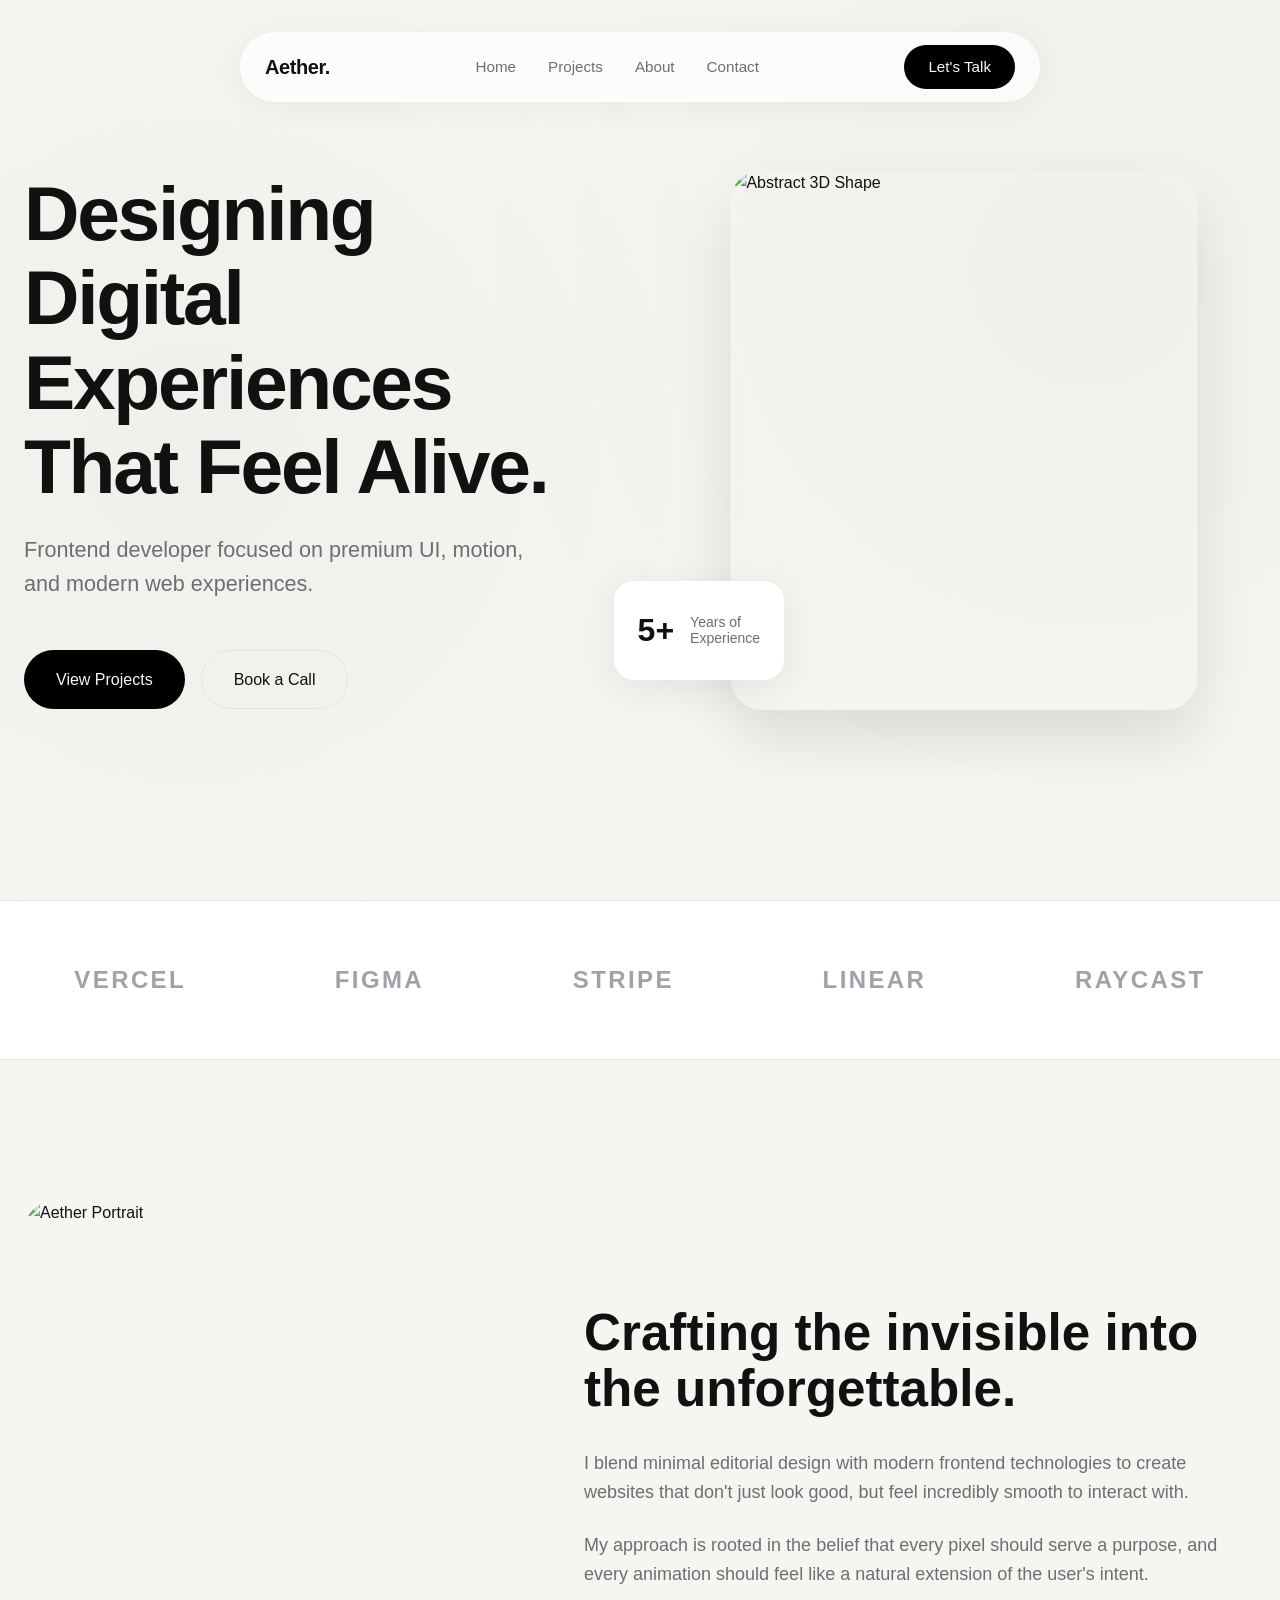
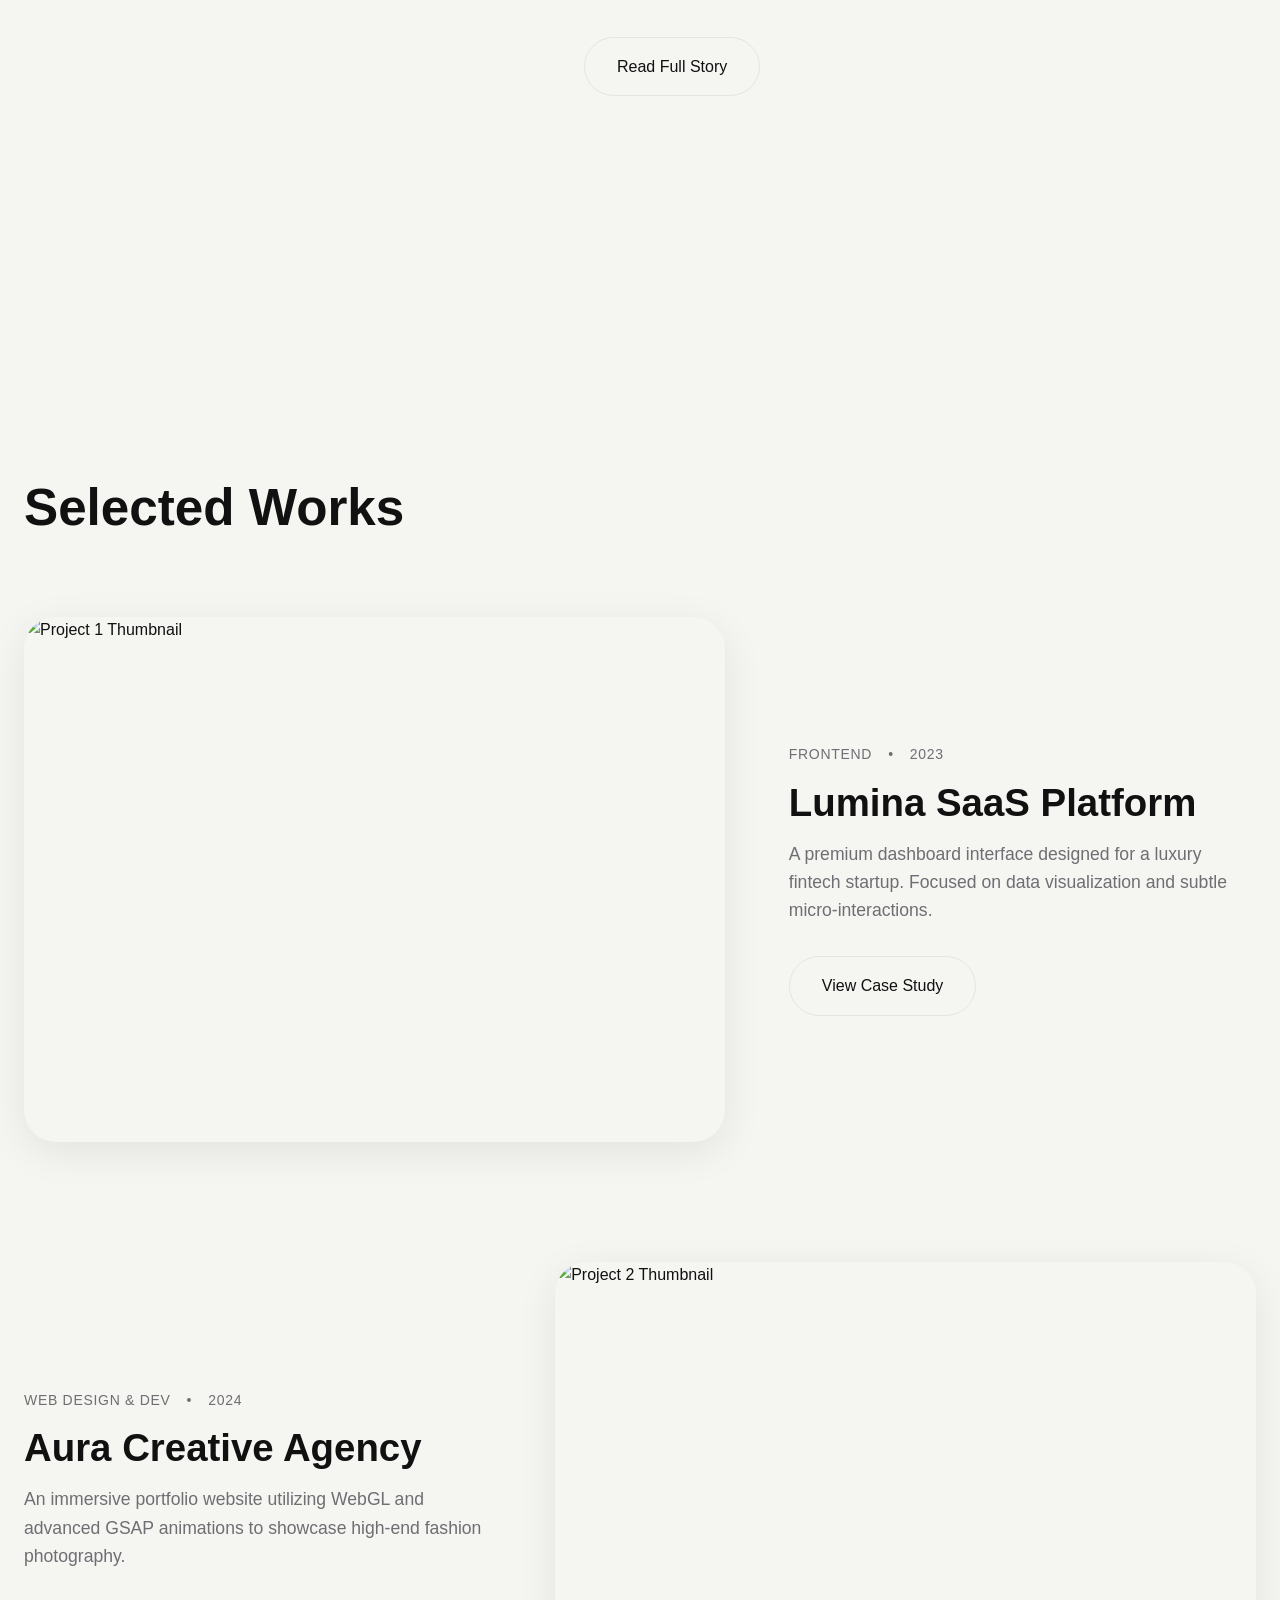
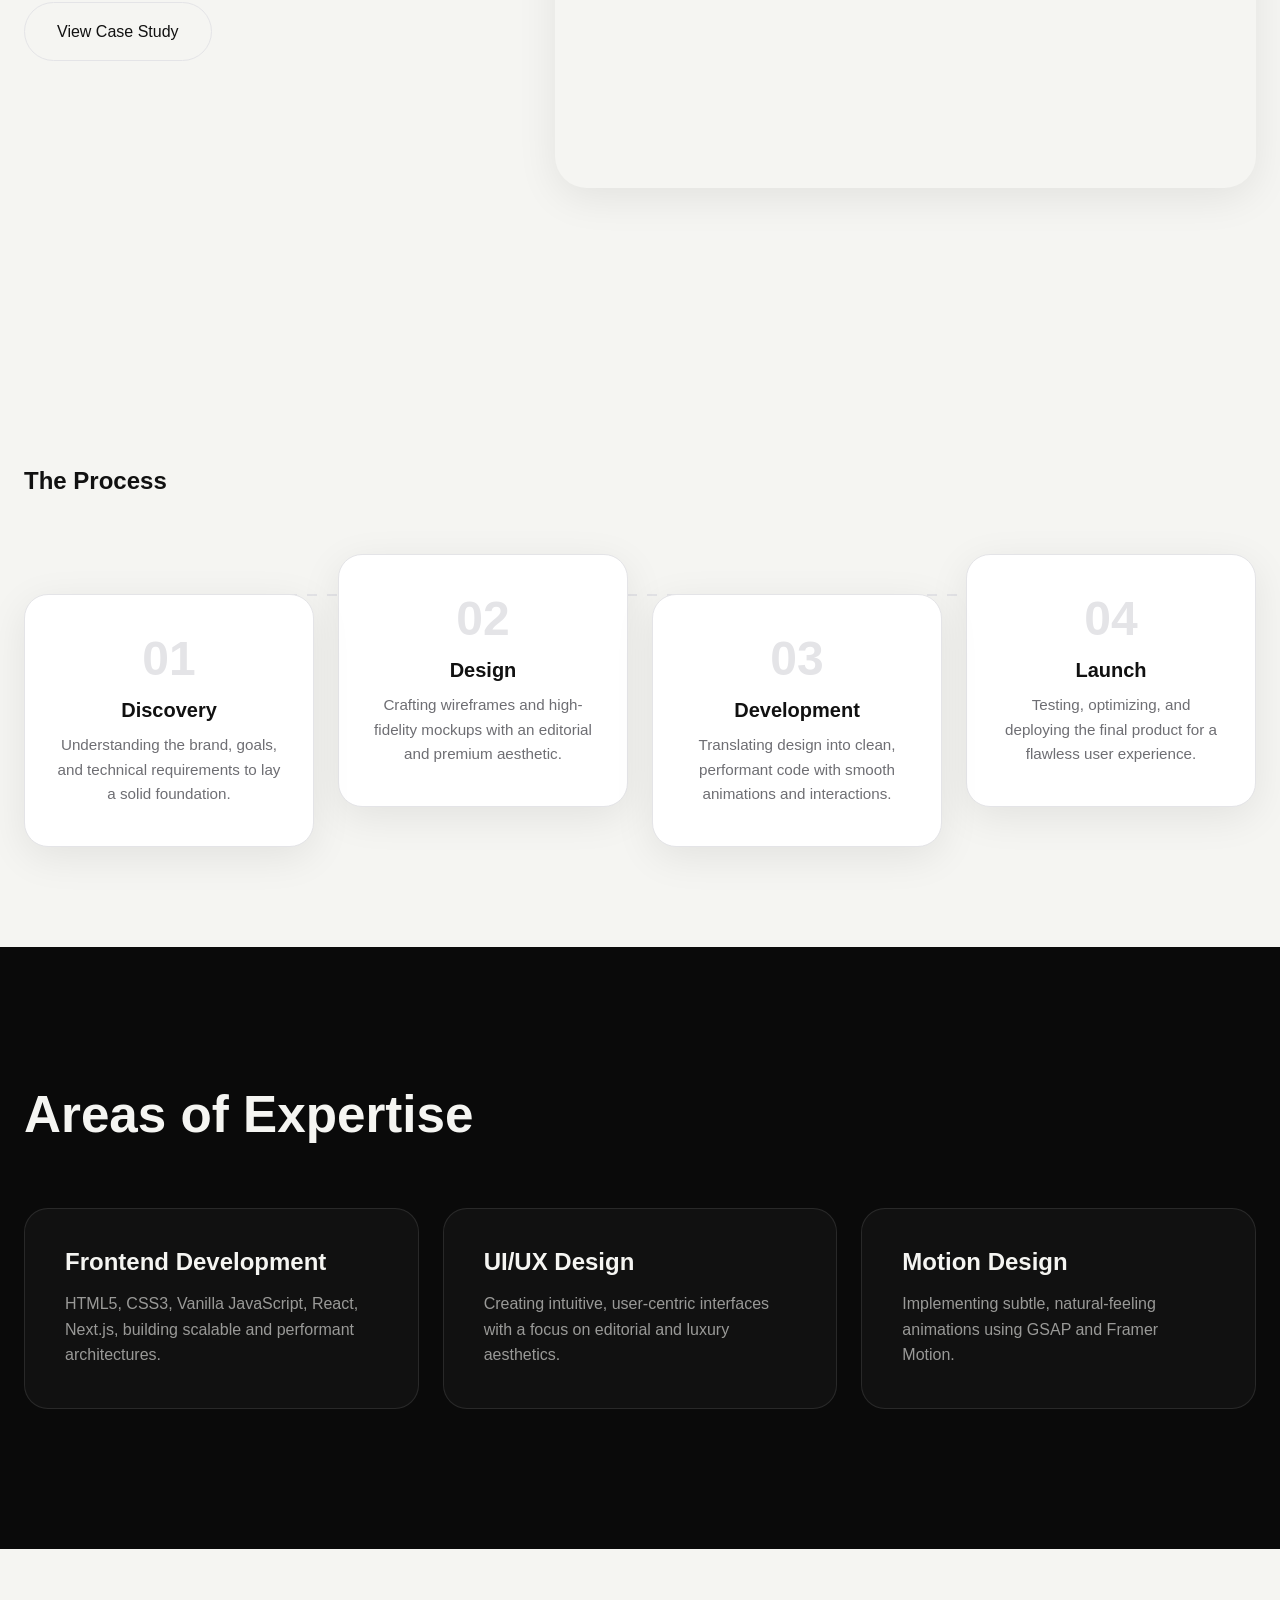
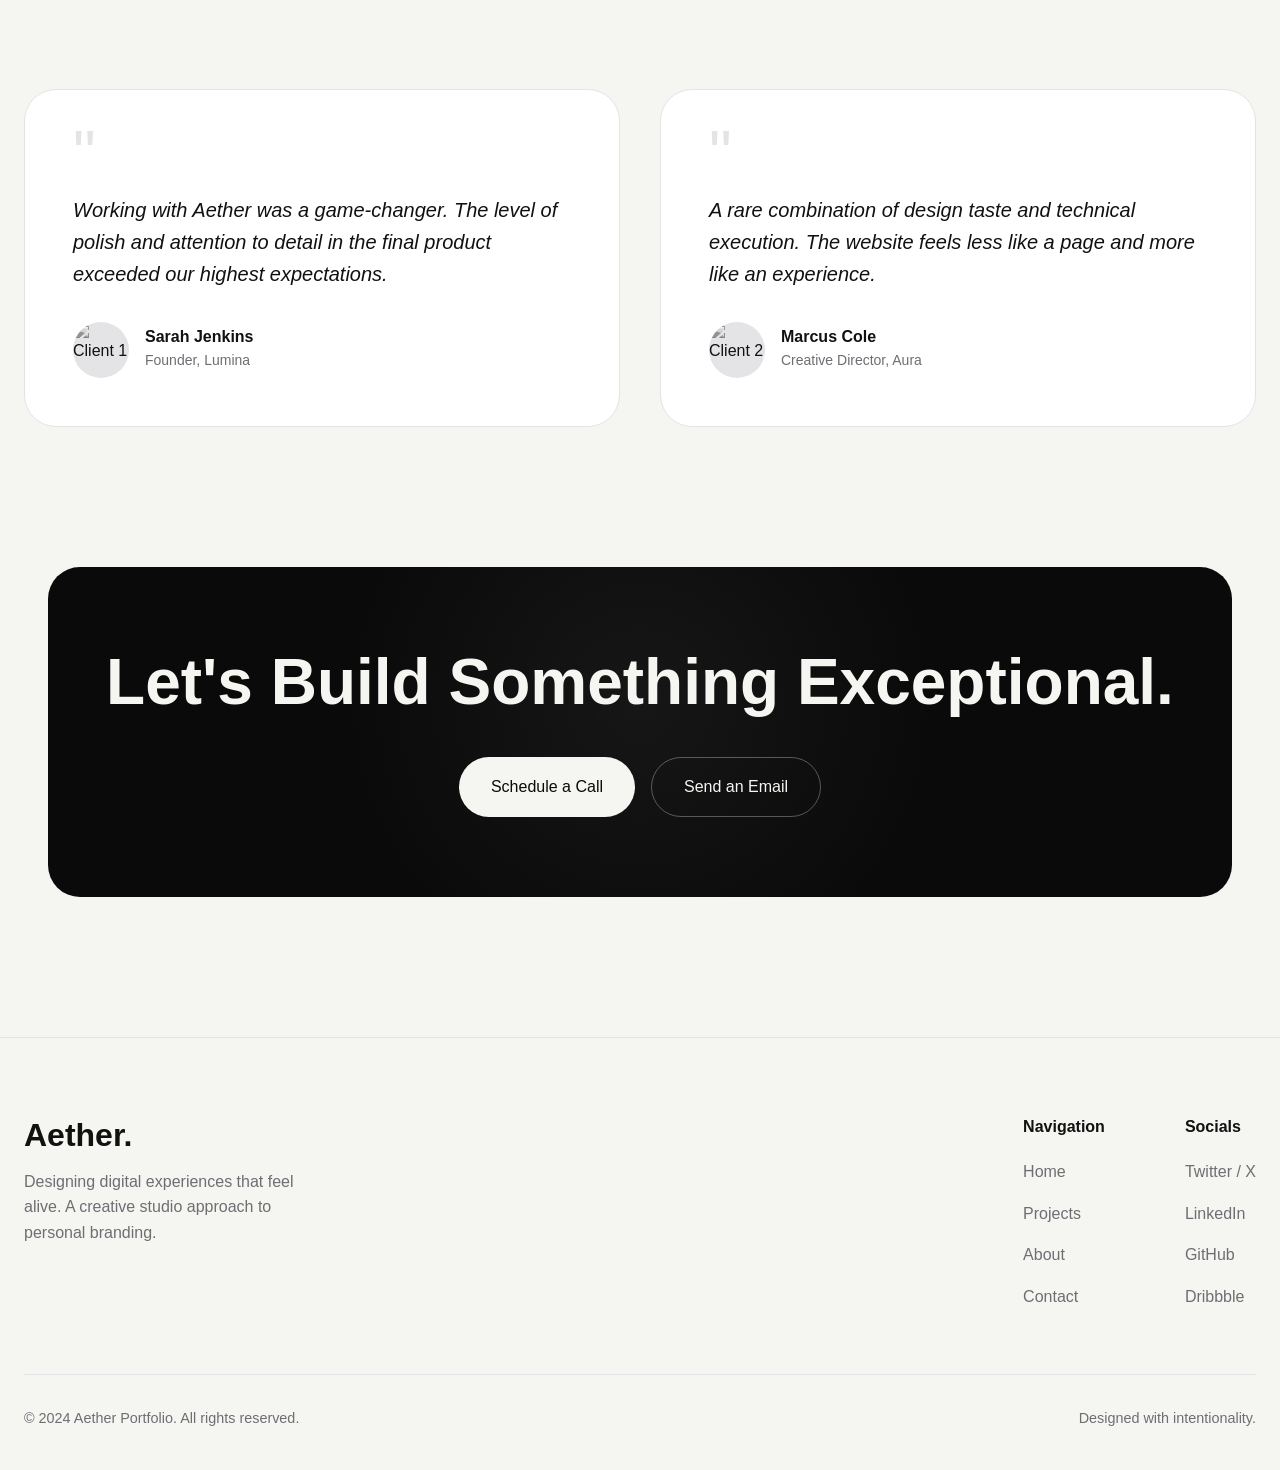
==== index.html @ b71a9d0e "feat: implement Aether Portfolio website based on PRD - Implemented HTML5 structure for Home, About," ====
<!DOCTYPE html>
<html lang="en">
<head>
    <meta charset="UTF-8">
    <meta name="viewport" content="width=device-width, initial-scale=1.0">
    <title>Aether Portfolio — Creative Developer</title>
    <meta name="description" content="Aether Portfolio - Frontend developer focused on premium UI, motion, and modern web experiences.">
    <link rel="stylesheet" href="css/style.css">
    <script src="https://unpkg.com/@studio-freight/lenis@1.0.34/dist/lenis.min.js"></script>
    <script src="https://cdnjs.cloudflare.com/ajax/libs/gsap/3.12.5/gsap.min.js"></script>
    <script src="https://cdnjs.cloudflare.com/ajax/libs/gsap/3.12.5/ScrollTrigger.min.js"></script>
</head>
<body>

    <!-- Navbar -->
    <nav class="navbar">
        <div class="nav-container">
            <a href="index.html" class="nav-logo">Aether.</a>
            <ul class="nav-links">
                <li><a href="index.html">Home</a></li>
                <li><a href="project.html">Projects</a></li>
                <li><a href="about.html">About</a></li>
                <li><a href="contact.html">Contact</a></li>
            </ul>
            <a href="contact.html" class="btn btn-primary nav-cta">Let's Talk</a>
            <div class="menu-toggle">
                <span></span>
                <span></span>
                <span></span>
            </div>
        </div>
    </nav>

    <main>
        <!-- Section 2: Hero -->
        <section class="hero">
            <div class="hero-bg"></div>
            <div class="container hero-grid">
                <div class="hero-content">
                    <h1>Designing Digital Experiences That Feel Alive.</h1>
                    <p>Frontend developer focused on premium UI, motion, and modern web experiences.</p>
                    <div class="hero-cta">
                        <a href="#projects" class="btn btn-primary">View Projects</a>
                        <a href="contact.html" class="btn btn-outline">Book a Call</a>
                    </div>
                </div>
                <div class="hero-visual">
                    <div class="hero-image-wrapper">
                        <img src="https://images.unsplash.com/photo-1618005182384-a83a8bd57fbe?q=80&w=2564&auto=format&fit=crop" alt="Abstract 3D Shape">
                    </div>
                    <div class="hero-stat-card">
                        <div class="stat-number">5+</div>
                        <div class="stat-text">Years of<br>Experience</div>
                    </div>
                </div>
            </div>
        </section>

        <!-- Section 3: Trusted By -->
        <section class="brands">
            <div class="marquee-container">
                <div class="marquee-content">
                    <span class="brand-logo">Vercel</span>
                    <span class="brand-logo">Figma</span>
                    <span class="brand-logo">Stripe</span>
                    <span class="brand-logo">Linear</span>
                    <span class="brand-logo">Raycast</span>
                </div>
                <div class="marquee-content">
                    <span class="brand-logo">Vercel</span>
                    <span class="brand-logo">Figma</span>
                    <span class="brand-logo">Stripe</span>
                    <span class="brand-logo">Linear</span>
                    <span class="brand-logo">Raycast</span>
                </div>
            </div>
        </section>

        <!-- Section 4: About -->
        <section class="about" id="about">
            <div class="container about-grid">
                <div class="about-image">
                    <img src="https://images.unsplash.com/photo-1507003211169-0a1dd7228f2d?q=80&w=1287&auto=format&fit=crop" alt="Aether Portrait">
                </div>
                <div class="about-content">
                    <h2>Crafting the invisible into the unforgettable.</h2>
                    <p>I blend minimal editorial design with modern frontend technologies to create websites that don't just look good, but feel incredibly smooth to interact with.</p>
                    <p>My approach is rooted in the belief that every pixel should serve a purpose, and every animation should feel like a natural extension of the user's intent.</p>
                    <a href="about.html" class="btn btn-outline" style="margin-top: 24px;">Read Full Story</a>
                </div>
            </div>
        </section>

        <!-- Section 5: Featured Projects -->
        <section class="projects" id="projects">
            <div class="container">
                <div class="projects-header">
                    <h2>Selected Works</h2>
                </div>
                <div class="projects-grid">
                    <!-- Project 1 -->
                    <div class="project-item">
                        <div class="project-image-wrapper">
                            <img src="https://images.unsplash.com/photo-1600132806370-bf17e65e942f?q=80&w=2794&auto=format&fit=crop" alt="Project 1 Thumbnail">
                        </div>
                        <div class="project-info">
                            <div class="project-meta"><span>Frontend</span> • <span>2023</span></div>
                            <h3>Lumina SaaS Platform</h3>
                            <p>A premium dashboard interface designed for a luxury fintech startup. Focused on data visualization and subtle micro-interactions.</p>
                            <a href="project.html" class="btn btn-outline">View Case Study</a>
                        </div>
                    </div>
                    <!-- Project 2 -->
                    <div class="project-item">
                        <div class="project-image-wrapper">
                            <img src="https://images.unsplash.com/photo-1618761714954-0b8cd0026356?q=80&w=2670&auto=format&fit=crop" alt="Project 2 Thumbnail">
                        </div>
                        <div class="project-info">
                            <div class="project-meta"><span>Web Design & Dev</span> • <span>2024</span></div>
                            <h3>Aura Creative Agency</h3>
                            <p>An immersive portfolio website utilizing WebGL and advanced GSAP animations to showcase high-end fashion photography.</p>
                            <a href="project.html" class="btn btn-outline">View Case Study</a>
                        </div>
                    </div>
                </div>
            </div>
        </section>

        <!-- Section 6: Process -->
        <section class="process">
            <div class="container">
                <h2>The Process</h2>
                <div class="process-grid">
                    <div class="process-line"></div>
                    <div class="process-card">
                        <div class="process-number">01</div>
                        <h4>Discovery</h4>
                        <p>Understanding the brand, goals, and technical requirements to lay a solid foundation.</p>
                    </div>
                    <div class="process-card">
                        <div class="process-number">02</div>
                        <h4>Design</h4>
                        <p>Crafting wireframes and high-fidelity mockups with an editorial and premium aesthetic.</p>
                    </div>
                    <div class="process-card">
                        <div class="process-number">03</div>
                        <h4>Development</h4>
                        <p>Translating design into clean, performant code with smooth animations and interactions.</p>
                    </div>
                    <div class="process-card">
                        <div class="process-number">04</div>
                        <h4>Launch</h4>
                        <p>Testing, optimizing, and deploying the final product for a flawless user experience.</p>
                    </div>
                </div>
            </div>
        </section>

        <!-- Section 7: Expertise -->
        <section class="expertise bg-dark">
            <div class="container">
                <h2>Areas of Expertise</h2>
                <div class="expertise-grid">
                    <div class="skill-card">
                        <h4>Frontend Development</h4>
                        <p>HTML5, CSS3, Vanilla JavaScript, React, Next.js, building scalable and performant architectures.</p>
                    </div>
                    <div class="skill-card">
                        <h4>UI/UX Design</h4>
                        <p>Creating intuitive, user-centric interfaces with a focus on editorial and luxury aesthetics.</p>
                    </div>
                    <div class="skill-card">
                        <h4>Motion Design</h4>
                        <p>Implementing subtle, natural-feeling animations using GSAP and Framer Motion.</p>
                    </div>
                </div>
            </div>
        </section>

        <!-- Section 8: Testimonials -->
        <section class="testimonials">
            <div class="container">
                <div class="testimonials-grid">
                    <div class="testimonial-card">
                        <div class="quote-mark">"</div>
                        <p class="testimonial-text">Working with Aether was a game-changer. The level of polish and attention to detail in the final product exceeded our highest expectations.</p>
                        <div class="testimonial-author">
                            <div class="author-image">
                                <img src="https://images.unsplash.com/photo-1506794778202-cad84cf45f1d?q=80&w=1287&auto=format&fit=crop" alt="Client 1">
                            </div>
                            <div class="author-info">
                                <h5>Sarah Jenkins</h5>
                                <p>Founder, Lumina</p>
                            </div>
                        </div>
                    </div>
                    <div class="testimonial-card">
                        <div class="quote-mark">"</div>
                        <p class="testimonial-text">A rare combination of design taste and technical execution. The website feels less like a page and more like an experience.</p>
                        <div class="testimonial-author">
                            <div class="author-image">
                                <img src="https://images.unsplash.com/photo-1534528741775-53994a69daeb?q=80&w=1364&auto=format&fit=crop" alt="Client 2">
                            </div>
                            <div class="author-info">
                                <h5>Marcus Cole</h5>
                                <p>Creative Director, Aura</p>
                            </div>
                        </div>
                    </div>
                </div>
            </div>
        </section>

        <!-- Section 9: CTA Banner -->
        <div class="container" style="margin-bottom: 140px;">
            <section class="cta-banner">
                <div class="cta-content">
                    <h2>Let's Build Something Exceptional.</h2>
                    <div class="cta-buttons">
                        <a href="contact.html" class="btn btn-white">Schedule a Call</a>
                        <a href="mailto:hello@aether.com" class="btn btn-outline-white">Send an Email</a>
                    </div>
                </div>
            </section>
        </div>
    </main>

    <!-- Footer -->
    <footer class="footer">
        <div class="container">
            <div class="footer-top">
                <div class="footer-brand">
                    <h2>Aether.</h2>
                    <p>Designing digital experiences that feel alive. A creative studio approach to personal branding.</p>
                </div>
                <div class="footer-links-wrapper">
                    <div class="footer-col">
                        <h4>Navigation</h4>
                        <ul>
                            <li><a href="index.html">Home</a></li>
                            <li><a href="project.html">Projects</a></li>
                            <li><a href="about.html">About</a></li>
                            <li><a href="contact.html">Contact</a></li>
                        </ul>
                    </div>
                    <div class="footer-col">
                        <h4>Socials</h4>
                        <ul>
                            <li><a href="#" target="_blank">Twitter / X</a></li>
                            <li><a href="#" target="_blank">LinkedIn</a></li>
                            <li><a href="#" target="_blank">GitHub</a></li>
                            <li><a href="#" target="_blank">Dribbble</a></li>
                        </ul>
                    </div>
                </div>
            </div>
            <div class="footer-bottom">
                <p>&copy; 2024 Aether Portfolio. All rights reserved.</p>
                <p>Designed with intentionality.</p>
            </div>
        </div>
    </footer>

    <script src="js/main.js"></script>
</body>
</html>
---- css/style.css ----
@import url('https://api.fontshare.com/v2/css?f[]=clash-display@400,500,600,700&f[]=satoshi@400,500,700&display=swap');

:root {
  /* Colors */
  --bg-primary: #F5F5F2;
  --bg-dark: #0A0A0A;
  --text-primary: #111111;
  --text-secondary: #6E6E73;
  --accent: #000000;
  --border: #E4E4E7;

  /* Typography */
  --font-heading: 'Clash Display', sans-serif;
  --font-body: 'Satoshi', sans-serif;

  /* Layout */
  --container-width: 1400px;
  --section-padding: 140px 0;
  --radius: 32px;
  --shadow: 0 10px 40px rgba(0, 0, 0, 0.08);
}

* {
  margin: 0;
  padding: 0;
  box-sizing: border-box;
}

html.lenis, html.lenis body {
  height: auto;
}

.lenis.lenis-smooth {
  scroll-behavior: auto !important;
}

.lenis.lenis-smooth [data-lenis-prevent] {
  overscroll-behavior: contain;
}

.lenis.lenis-stopped {
  overflow: hidden;
}

.lenis.lenis-scrolling iframe {
  pointer-events: none;
}

body {
  font-family: var(--font-body);
  background-color: var(--bg-primary);
  color: var(--text-primary);
  line-height: 1.6;
  overflow-x: hidden;
  -webkit-font-smoothing: antialiased;
}

h1, h2, h3, h4, h5, h6 {
  font-family: var(--font-heading);
  font-weight: 600;
  line-height: 1.1;
  color: var(--text-primary);
}

a {
  text-decoration: none;
  color: inherit;
}

ul {
  list-style: none;
}

.container {
  max-width: var(--container-width);
  margin: 0 auto;
  padding: 0 24px;
}

section {
  padding: var(--section-padding);
}

/* Base Utility Classes */
.text-secondary {
  color: var(--text-secondary);
}

.bg-dark {
  background-color: var(--bg-dark);
  color: var(--bg-primary);
}

.bg-dark h1, .bg-dark h2, .bg-dark h3, .bg-dark h4, .bg-dark h5, .bg-dark h6 {
  color: var(--bg-primary);
}

.bg-dark .text-secondary {
  color: rgba(245, 245, 242, 0.6);
}

.btn {
  display: inline-flex;
  align-items: center;
  justify-content: center;
  padding: 16px 32px;
  border-radius: 100px;
  font-weight: 500;
  transition: all 0.3s ease;
  cursor: pointer;
}

.btn-primary {
  background-color: var(--accent);
  color: var(--bg-primary);
}

.btn-primary:hover {
  transform: translateY(-2px);
  box-shadow: var(--shadow);
}

.btn-outline {
  border: 1px solid var(--border);
  background-color: transparent;
}

.btn-outline:hover {
  border-color: var(--accent);
}

/* Floating UI Blocks */
.card {
  background: #ffffff;
  border-radius: var(--radius);
  padding: 48px;
  box-shadow: var(--shadow);
  border: 1px solid var(--border);
  transition: transform 0.4s cubic-bezier(0.16, 1, 0.3, 1), box-shadow 0.4s cubic-bezier(0.16, 1, 0.3, 1);
}

.card:hover {
  transform: translateY(-8px);
  box-shadow: 0 20px 60px rgba(0, 0, 0, 0.12);
}

/* --- Global Components --- */

/* Navbar */
.navbar {
  position: fixed;
  top: 32px;
  left: 50%;
  transform: translateX(-50%);
  z-index: 100;
  width: calc(100% - 48px);
  max-width: 800px;
}

.nav-container {
  display: flex;
  align-items: center;
  justify-content: space-between;
  padding: 12px 24px;
  background: rgba(255, 255, 255, 0.7);
  backdrop-filter: blur(16px);
  -webkit-backdrop-filter: blur(16px);
  border-radius: 100px;
  border: 1px solid rgba(255, 255, 255, 0.5);
  box-shadow: 0 4px 30px rgba(0, 0, 0, 0.05);
}

.nav-logo {
  font-family: var(--font-heading);
  font-weight: 700;
  font-size: 1.25rem;
  letter-spacing: -0.02em;
}

.nav-links {
  display: flex;
  gap: 32px;
}

.nav-links a {
  font-size: 0.95rem;
  font-weight: 500;
  color: var(--text-secondary);
  transition: color 0.3s ease;
}

.nav-links a:hover {
  color: var(--text-primary);
}

.nav-cta {
  padding: 10px 24px;
  font-size: 0.95rem;
}

/* Mobile Menu Toggle */
.menu-toggle {
  display: none;
  flex-direction: column;
  gap: 6px;
  cursor: pointer;
  z-index: 101;
}

.menu-toggle span {
  display: block;
  width: 24px;
  height: 2px;
  background-color: var(--text-primary);
  transition: 0.3s;
}

/* Footer */
.footer {
  padding: 80px 0 40px;
  border-top: 1px solid var(--border);
}

.footer-top {
  display: flex;
  justify-content: space-between;
  align-items: flex-start;
  margin-bottom: 64px;
}

.footer-brand h2 {
  font-size: 2rem;
  margin-bottom: 16px;
}

.footer-brand p {
  color: var(--text-secondary);
  max-width: 300px;
}

.footer-links-wrapper {
  display: flex;
  gap: 80px;
}

.footer-col h4 {
  font-family: var(--font-body);
  font-size: 1rem;
  font-weight: 700;
  margin-bottom: 24px;
}

.footer-col ul {
  display: flex;
  flex-direction: column;
  gap: 16px;
}

.footer-col a {
  color: var(--text-secondary);
  transition: color 0.3s ease;
}

.footer-col a:hover {
  color: var(--text-primary);
}

.footer-bottom {
  display: flex;
  justify-content: space-between;
  align-items: center;
  padding-top: 32px;
  border-top: 1px solid var(--border);
  color: var(--text-secondary);
  font-size: 0.9rem;
}

/* Responsive Variables */
@media (max-width: 768px) {
  :root {
    --section-padding: 80px 0;
    --radius: 24px;
  }

  .nav-links {
    display: none;
    position: fixed;
    top: 0;
    left: 0;
    width: 100%;
    height: 100vh;
    background: var(--bg-primary);
    flex-direction: column;
    justify-content: center;
    align-items: center;
    font-size: 2rem;
    z-index: 99;
  }

  .nav-links.active {
    display: flex;
  }

  .nav-links a {
    font-size: 2rem;
    font-family: var(--font-heading);
  }

  .nav-cta {
    display: none;
  }

  .menu-toggle {
    display: flex;
  }

  .menu-toggle.active span:nth-child(1) {
    transform: translateY(8px) rotate(45deg);
  }

  .menu-toggle.active span:nth-child(2) {
    opacity: 0;
  }

  .menu-toggle.active span:nth-child(3) {
    transform: translateY(-8px) rotate(-45deg);
  }

  .footer-top {
    flex-direction: column;
    gap: 48px;
  }

  .footer-links-wrapper {
    flex-direction: column;
    gap: 40px;
  }

  .footer-bottom {
    flex-direction: column;
    gap: 16px;
    text-align: center;
  }
}

/* --- Home Page Specific Styles --- */

/* Hero Section */
.hero {
  position: relative;
  min-height: 100vh;
  display: flex;
  align-items: center;
  padding-top: 120px;
  overflow: hidden;
}

.hero-bg {
  position: absolute;
  top: 0;
  left: 0;
  width: 100%;
  height: 100%;
  z-index: -1;
  background-image:
    radial-gradient(circle at 15% 50%, rgba(0,0,0,0.03) 0%, transparent 50%),
    radial-gradient(circle at 85% 30%, rgba(0,0,0,0.03) 0%, transparent 50%);
  opacity: 0.8;
}

.hero-grid {
  display: grid;
  grid-template-columns: 1fr 1fr;
  gap: 64px;
  align-items: center;
}

.hero-content h1 {
  font-size: clamp(3.5rem, 6vw, 5.5rem);
  letter-spacing: -0.03em;
  margin-bottom: 24px;
}

.hero-content p {
  font-size: clamp(1.125rem, 2vw, 1.35rem);
  color: var(--text-secondary);
  max-width: 500px;
  margin-bottom: 48px;
}

.hero-cta {
  display: flex;
  gap: 16px;
}

.hero-visual {
  position: relative;
  height: 600px;
}

.hero-image-wrapper {
  position: absolute;
  top: 50%;
  left: 50%;
  transform: translate(-50%, -50%);
  width: 80%;
  height: 90%;
  border-radius: var(--radius);
  overflow: hidden;
  box-shadow: 0 30px 60px rgba(0,0,0,0.1);
}

.hero-image-wrapper img {
  width: 100%;
  height: 100%;
  object-fit: cover;
}

.hero-stat-card {
  position: absolute;
  bottom: 10%;
  left: -10%;
  background: white;
  padding: 24px;
  border-radius: 20px;
  box-shadow: var(--shadow);
  z-index: 2;
  display: flex;
  align-items: center;
  gap: 16px;
  animation: float 6s ease-in-out infinite;
}

.stat-number {
  font-family: var(--font-heading);
  font-size: 2rem;
  font-weight: 700;
}

.stat-text {
  font-size: 0.875rem;
  color: var(--text-secondary);
  line-height: 1.2;
}

@keyframes float {
  0% { transform: translateY(0px); }
  50% { transform: translateY(-15px); }
  100% { transform: translateY(0px); }
}

/* Brands Section */
.brands {
  padding: 60px 0;
  border-top: 1px solid var(--border);
  border-bottom: 1px solid var(--border);
  background: white;
  overflow: hidden;
}

.marquee-container {
  display: flex;
  width: 200%; /* Double width for seamless loop */
}

.marquee-content {
  display: flex;
  justify-content: space-around;
  width: 50%;
  animation: marquee 20s linear infinite;
}

.brand-logo {
  font-family: var(--font-heading);
  font-size: 1.5rem;
  font-weight: 600;
  color: #A1A1AA;
  text-transform: uppercase;
  letter-spacing: 0.1em;
}

@keyframes marquee {
  0% { transform: translateX(0); }
  100% { transform: translateX(-100%); }
}

/* About Section */
.about-grid {
  display: grid;
  grid-template-columns: 5fr 7fr;
  gap: 80px;
  align-items: center;
}

.about-image {
  border-radius: var(--radius);
  overflow: hidden;
  aspect-ratio: 4/5;
}

.about-image img {
  width: 100%;
  height: 100%;
  object-fit: cover;
  filter: grayscale(20%);
}

.about-content h2 {
  font-size: clamp(2.5rem, 4vw, 3.5rem);
  margin-bottom: 32px;
}

.about-content p {
  font-size: 1.125rem;
  color: var(--text-secondary);
  margin-bottom: 24px;
}

/* Projects Section */
.projects-header {
  margin-bottom: 80px;
}

.projects-header h2 {
  font-size: clamp(2.5rem, 4vw, 3.5rem);
}

.projects-grid {
  display: grid;
  grid-template-columns: 1fr;
  gap: 120px;
}

.project-item {
  display: grid;
  grid-template-columns: 6fr 4fr;
  gap: 64px;
  align-items: center;
}

.project-item:nth-child(even) {
  grid-template-columns: 4fr 6fr;
}

.project-item:nth-child(even) .project-image-wrapper {
  order: 2;
}

.project-item:nth-child(even) .project-info {
  order: 1;
}

.project-image-wrapper {
  border-radius: var(--radius);
  overflow: hidden;
  position: relative;
  aspect-ratio: 4/3;
  box-shadow: var(--shadow);
}

.project-image-wrapper img {
  width: 100%;
  height: 100%;
  object-fit: cover;
  transition: transform 0.6s cubic-bezier(0.16, 1, 0.3, 1);
}

.project-image-wrapper:hover img {
  transform: scale(1.05);
}

.project-meta {
  display: flex;
  gap: 16px;
  margin-bottom: 16px;
  font-size: 0.875rem;
  color: var(--text-secondary);
  text-transform: uppercase;
  letter-spacing: 0.05em;
  font-weight: 500;
}

.project-info h3 {
  font-size: clamp(2rem, 3vw, 2.5rem);
  margin-bottom: 16px;
}

.project-info p {
  color: var(--text-secondary);
  margin-bottom: 32px;
  font-size: 1.1rem;
}

/* Process Section */
.process-grid {
  display: grid;
  grid-template-columns: repeat(4, 1fr);
  gap: 24px;
  position: relative;
  padding-top: 60px;
}

.process-line {
  position: absolute;
  top: 100px;
  left: 10%;
  width: 80%;
  height: 2px;
  background: repeating-linear-gradient(90deg, var(--border), var(--border) 10px, transparent 10px, transparent 20px);
  z-index: -1;
}

.process-card {
  background: white;
  padding: 40px 32px;
  border-radius: 24px;
  box-shadow: var(--shadow);
  border: 1px solid var(--border);
  text-align: center;
}

.process-card:nth-child(even) {
  transform: translateY(40px);
}

.process-number {
  font-family: var(--font-heading);
  font-size: 3rem;
  font-weight: 700;
  color: var(--border);
  margin-bottom: 16px;
  line-height: 1;
}

.process-card h4 {
  font-size: 1.25rem;
  margin-bottom: 12px;
}

.process-card p {
  font-size: 0.95rem;
  color: var(--text-secondary);
}

/* Expertise Section */
.expertise {
  background-color: var(--bg-dark);
  color: var(--bg-primary);
}

.expertise h2 {
  color: var(--bg-primary);
  font-size: clamp(2.5rem, 4vw, 3.5rem);
  margin-bottom: 64px;
}

.expertise-grid {
  display: grid;
  grid-template-columns: repeat(auto-fit, minmax(300px, 1fr));
  gap: 24px;
}

.skill-card {
  background: rgba(255, 255, 255, 0.03);
  border: 1px solid rgba(255, 255, 255, 0.1);
  padding: 40px;
  border-radius: 24px;
  transition: all 0.4s ease;
}

.skill-card:hover {
  background: rgba(255, 255, 255, 0.08);
  border-color: rgba(255, 255, 255, 0.2);
  transform: translateY(-5px);
  box-shadow: 0 10px 30px rgba(0,0,0,0.5);
}

.skill-card h4 {
  color: var(--bg-primary);
  font-size: 1.5rem;
  margin-bottom: 16px;
}

.skill-card p {
  color: rgba(245, 245, 242, 0.6);
}

/* Testimonials */
.testimonials-grid {
  display: grid;
  grid-template-columns: 1fr 1fr;
  gap: 40px;
}

.testimonial-card {
  background: white;
  padding: 48px;
  border-radius: var(--radius);
  border: 1px solid var(--border);
}

.quote-mark {
  font-family: var(--font-heading);
  font-size: 4rem;
  color: var(--border);
  line-height: 0.5;
  margin-bottom: 24px;
}

.testimonial-text {
  font-size: 1.25rem;
  margin-bottom: 32px;
  font-style: italic;
}

.testimonial-author {
  display: flex;
  align-items: center;
  gap: 16px;
}

.author-image {
  width: 56px;
  height: 56px;
  border-radius: 50%;
  background: var(--border);
  overflow: hidden;
}

.author-image img {
  width: 100%;
  height: 100%;
  object-fit: cover;
  filter: grayscale(100%);
}

.author-info h5 {
  font-size: 1rem;
  margin-bottom: 4px;
}

.author-info p {
  font-size: 0.875rem;
  color: var(--text-secondary);
}

/* CTA Banner */
.cta-banner {
  background: var(--bg-dark);
  border-radius: var(--radius);
  padding: 80px 40px;
  text-align: center;
  position: relative;
  overflow: hidden;
  margin: 0 24px;
}

.cta-banner::before {
  content: '';
  position: absolute;
  top: -50%;
  left: 50%;
  transform: translateX(-50%);
  width: 600px;
  height: 600px;
  background: radial-gradient(circle, rgba(255,255,255,0.05) 0%, transparent 70%);
  z-index: 0;
}

.cta-content {
  position: relative;
  z-index: 1;
}

.cta-content h2 {
  color: var(--bg-primary);
  font-size: clamp(3rem, 5vw, 4.5rem);
  margin-bottom: 40px;
}

.cta-buttons {
  display: flex;
  justify-content: center;
  gap: 16px;
}

.btn-white {
  background: var(--bg-primary);
  color: var(--bg-dark);
}

.btn-white:hover {
  background: white;
  transform: translateY(-2px);
}

.btn-outline-white {
  border: 1px solid rgba(255,255,255,0.3);
  color: var(--bg-primary);
}

.btn-outline-white:hover {
  border-color: var(--bg-primary);
  background: rgba(255,255,255,0.05);
}

/* Home Media Queries */
@media (max-width: 1024px) {
  .hero-grid, .about-grid, .project-item, .project-item:nth-child(even) {
    grid-template-columns: 1fr;
    gap: 48px;
  }

  .hero {
    padding-top: 160px;
    text-align: center;
  }

  .hero-content p {
    margin: 0 auto 48px;
  }

  .hero-cta {
    justify-content: center;
  }

  .project-item:nth-child(even) .project-image-wrapper {
    order: -1;
  }

  .project-item:nth-child(even) .project-info {
    order: 0;
  }

  .process-grid {
    grid-template-columns: 1fr 1fr;
  }

  .process-line {
    display: none;
  }

  .process-card:nth-child(even) {
    transform: translateY(0);
  }

  .testimonials-grid {
    grid-template-columns: 1fr;
  }
}

@media (max-width: 768px) {
  .process-grid {
    grid-template-columns: 1fr;
  }

  .cta-buttons {
    flex-direction: column;
  }
}

/* --- Project Detail Page Styles --- */

.project-hero {
  padding-top: 180px;
  padding-bottom: 80px;
}

.project-title h1 {
  font-size: clamp(3rem, 5vw, 4.5rem);
  margin-bottom: 24px;
}

.project-details-bar {
  display: flex;
  gap: 48px;
  padding: 32px 0;
  border-top: 1px solid var(--border);
  border-bottom: 1px solid var(--border);
  margin-bottom: 64px;
}

.detail-col h5 {
  font-family: var(--font-body);
  font-size: 0.875rem;
  color: var(--text-secondary);
  margin-bottom: 8px;
  text-transform: uppercase;
  letter-spacing: 0.05em;
}

.detail-col p {
  font-weight: 500;
}

.project-main-image {
  width: 100%;
  height: 70vh;
  border-radius: var(--radius);
  overflow: hidden;
  margin-bottom: 80px;
}

.project-main-image img {
  width: 100%;
  height: 100%;
  object-fit: cover;
}

.project-content-grid {
  display: grid;
  grid-template-columns: 4fr 8fr;
  gap: 64px;
  margin-bottom: 120px;
}

.project-content-sidebar h3 {
  font-size: 2rem;
  position: sticky;
  top: 120px;
}

.project-content-body p {
  font-size: 1.25rem;
  color: var(--text-secondary);
  margin-bottom: 32px;
}

.project-gallery {
  display: grid;
  grid-template-columns: 1fr 1fr;
  gap: 32px;
  margin-bottom: 120px;
}

.gallery-item {
  border-radius: var(--radius);
  overflow: hidden;
  aspect-ratio: 4/3;
}

.gallery-item.full {
  grid-column: 1 / -1;
  aspect-ratio: 21/9;
}

.gallery-item img {
  width: 100%;
  height: 100%;
  object-fit: cover;
}

.next-project {
  text-align: center;
  padding: 120px 0;
  background: var(--bg-dark);
  color: var(--bg-primary);
  border-radius: var(--radius);
  margin: 0 24px 140px;
  cursor: pointer;
  transition: transform 0.4s ease;
}

.next-project:hover {
  transform: scale(0.98);
}

.next-project h4 {
  color: rgba(245, 245, 242, 0.6);
  font-family: var(--font-body);
  text-transform: uppercase;
  letter-spacing: 0.1em;
  font-size: 0.875rem;
  margin-bottom: 16px;
}

.next-project h2 {
  color: var(--bg-primary);
  font-size: clamp(3rem, 5vw, 4.5rem);
}

@media (max-width: 768px) {
  .project-details-bar {
    flex-wrap: wrap;
    gap: 32px;
  }

  .project-content-grid {
    grid-template-columns: 1fr;
  }

  .project-content-sidebar h3 {
    position: static;
  }

  .project-gallery {
    grid-template-columns: 1fr;
  }

  .gallery-item.full {
    aspect-ratio: 4/3;
  }
}

/* --- About Page Styles --- */

.about-hero {
  padding-top: 180px;
  padding-bottom: 120px;
}

.about-header {
  display: grid;
  grid-template-columns: 7fr 5fr;
  gap: 80px;
  align-items: end;
  margin-bottom: 80px;
}

.about-header h1 {
  font-size: clamp(3rem, 5vw, 5rem);
  line-height: 1.05;
}

.about-header p {
  font-size: 1.25rem;
  color: var(--text-secondary);
  margin-bottom: 16px;
}

.about-main-image {
  width: 100%;
  height: 60vh;
  border-radius: var(--radius);
  overflow: hidden;
  margin-bottom: 140px;
}

.about-main-image img {
  width: 100%;
  height: 100%;
  object-fit: cover;
  filter: grayscale(20%);
}

.philosophy-section {
  background: var(--bg-dark);
  color: var(--bg-primary);
  border-radius: var(--radius);
  padding: 120px 80px;
  margin: 0 24px 140px;
  text-align: center;
}

.philosophy-content {
  max-width: 800px;
  margin: 0 auto;
}

.philosophy-content h2 {
  color: var(--bg-primary);
  font-size: clamp(2rem, 4vw, 3rem);
  margin-bottom: 32px;
}

.philosophy-content p {
  font-size: 1.25rem;
  color: rgba(245, 245, 242, 0.7);
  margin-bottom: 24px;
}

.experience-section {
  margin-bottom: 140px;
}

.experience-header h2 {
  font-size: clamp(2.5rem, 4vw, 3.5rem);
  margin-bottom: 80px;
}

.experience-list {
  display: flex;
  flex-direction: column;
  gap: 0;
}

.experience-item {
  display: grid;
  grid-template-columns: 3fr 4fr 3fr;
  gap: 32px;
  padding: 48px 0;
  border-top: 1px solid var(--border);
  align-items: center;
  transition: background-color 0.3s ease;
}

.experience-item:last-child {
  border-bottom: 1px solid var(--border);
}

.experience-item:hover {
  background-color: rgba(0,0,0,0.02);
}

.exp-role h4 {
  font-size: 1.5rem;
  margin-bottom: 8px;
}

.exp-company {
  color: var(--text-secondary);
  font-size: 1.1rem;
}

.exp-desc p {
  color: var(--text-secondary);
}

.exp-year {
  text-align: right;
  font-family: var(--font-heading);
  font-size: 1.25rem;
  color: var(--text-secondary);
}

@media (max-width: 1024px) {
  .about-header {
    grid-template-columns: 1fr;
    gap: 40px;
  }

  .experience-item {
    grid-template-columns: 1fr;
    gap: 16px;
    padding: 32px 0;
  }

  .exp-year {
    text-align: left;
    order: -1;
  }

  .philosophy-section {
    padding: 80px 40px;
  }
}

/* --- Contact Page Styles --- */

.contact-hero {
  padding-top: 180px;
  padding-bottom: 120px;
}

.contact-grid {
  display: grid;
  grid-template-columns: 5fr 7fr;
  gap: 80px;
}

.contact-info h1 {
  font-size: clamp(3.5rem, 5vw, 5rem);
  margin-bottom: 24px;
}

.contact-info > p {
  font-size: 1.25rem;
  color: var(--text-secondary);
  margin-bottom: 48px;
  max-width: 400px;
}

.contact-details {
  display: flex;
  flex-direction: column;
  gap: 32px;
}

.contact-detail-item h5 {
  font-family: var(--font-body);
  font-size: 0.875rem;
  color: var(--text-secondary);
  text-transform: uppercase;
  letter-spacing: 0.05em;
  margin-bottom: 8px;
}

.contact-detail-item p,
.contact-detail-item a {
  font-size: 1.25rem;
  font-weight: 500;
}

.contact-detail-item a {
  transition: color 0.3s ease;
}

.contact-detail-item a:hover {
  color: var(--text-secondary);
}

.contact-form-container {
  background: white;
  padding: 64px;
  border-radius: var(--radius);
  border: 1px solid var(--border);
  box-shadow: var(--shadow);
}

.form-group {
  margin-bottom: 32px;
}

.form-group label {
  display: block;
  font-weight: 500;
  margin-bottom: 12px;
}

.form-group input,
.form-group textarea {
  width: 100%;
  padding: 16px 24px;
  background: var(--bg-primary);
  border: 1px solid var(--border);
  border-radius: 16px;
  font-family: var(--font-body);
  font-size: 1rem;
  color: var(--text-primary);
  transition: border-color 0.3s ease;
}

.form-group input:focus,
.form-group textarea:focus {
  outline: none;
  border-color: var(--text-primary);
}

.form-group textarea {
  min-height: 150px;
  resize: vertical;
}

.submit-btn {
  width: 100%;
  font-size: 1.1rem;
}

@media (max-width: 1024px) {
  .contact-grid {
    grid-template-columns: 1fr;
    gap: 64px;
  }

  .contact-form-container {
    padding: 40px 24px;
  }
}
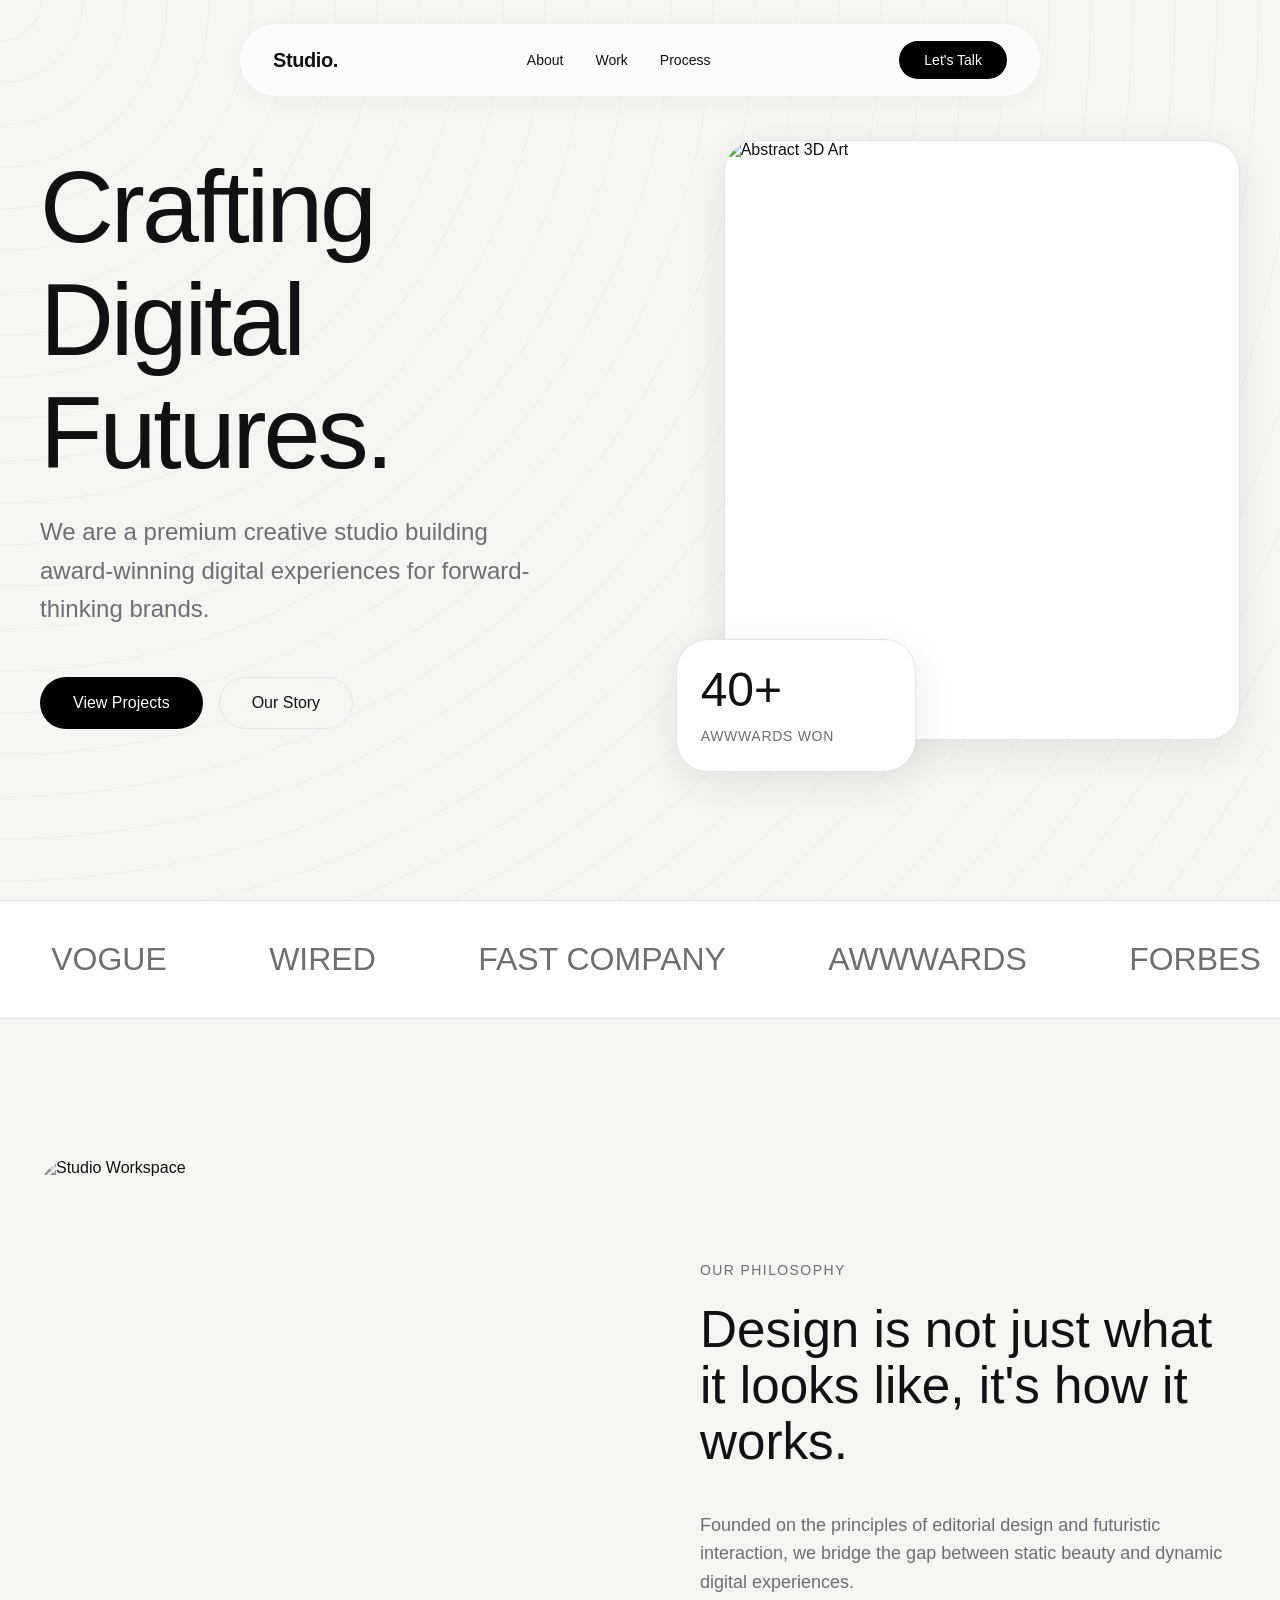
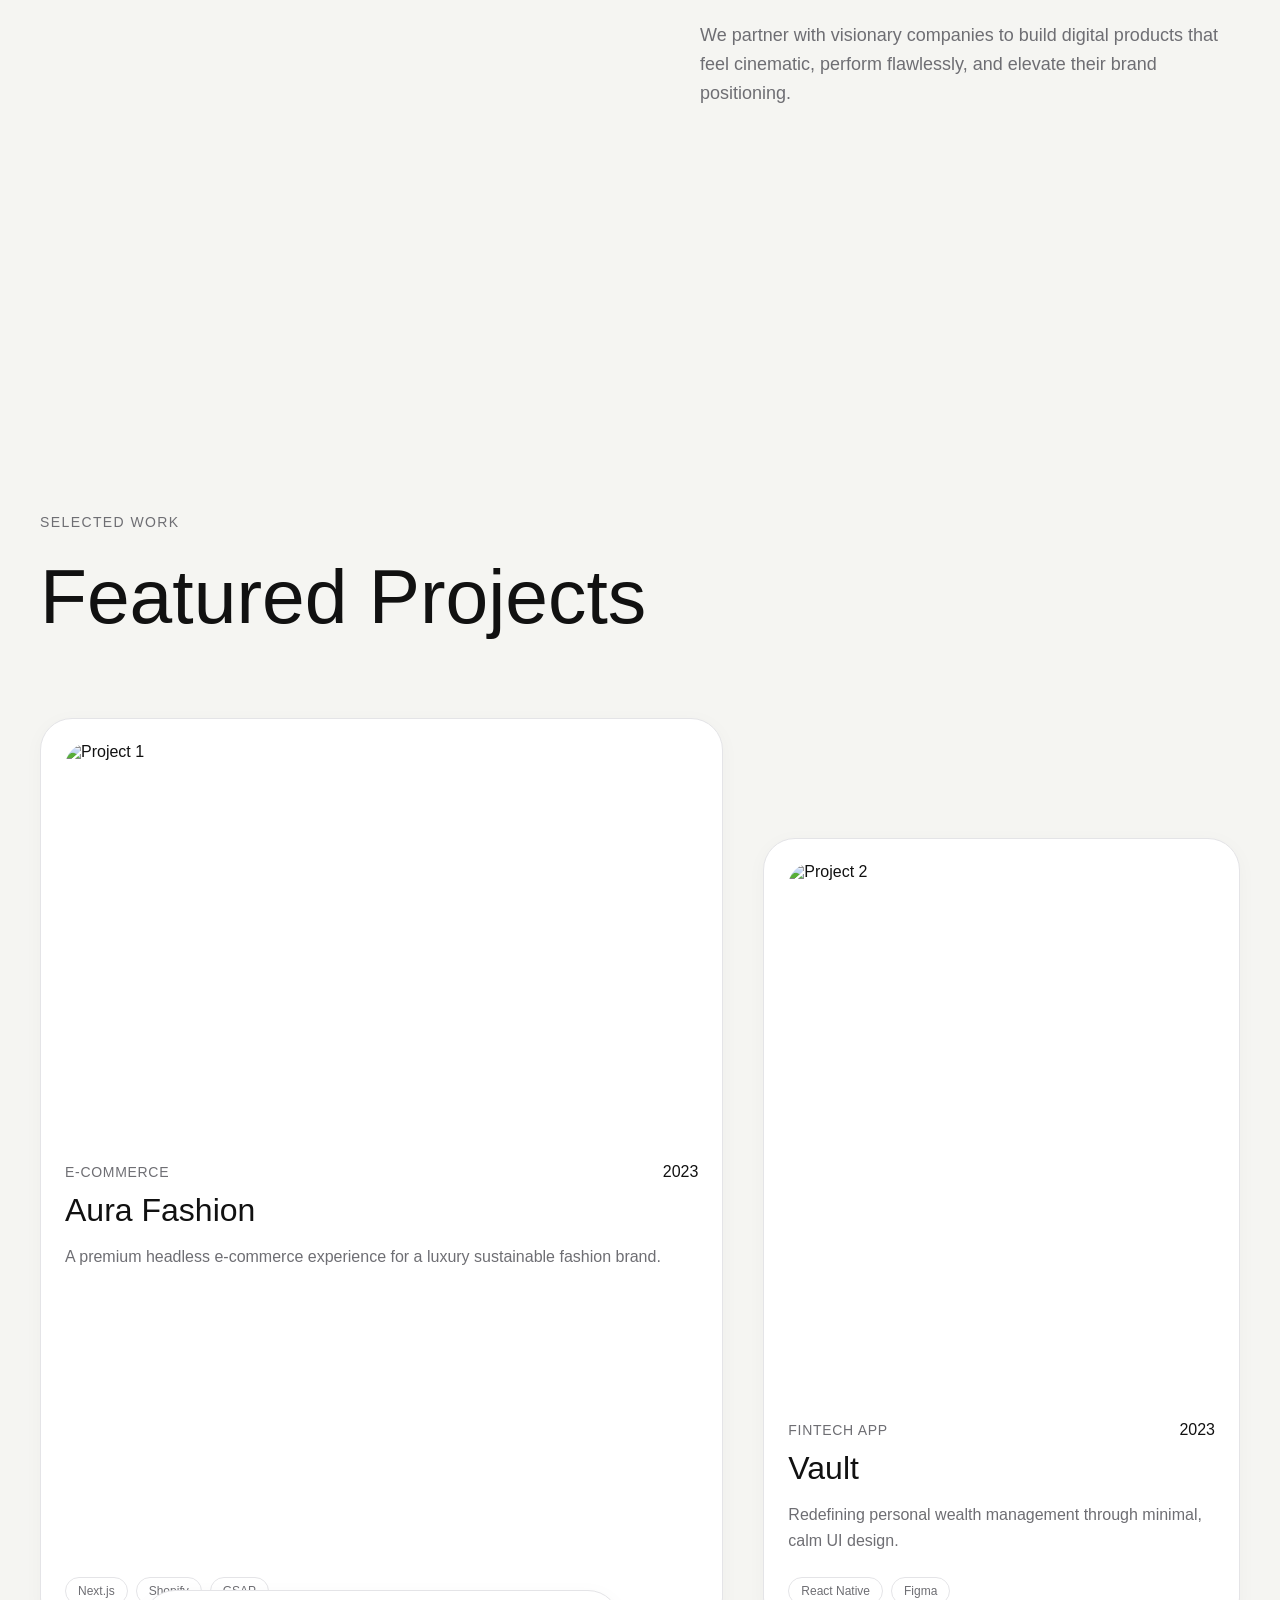
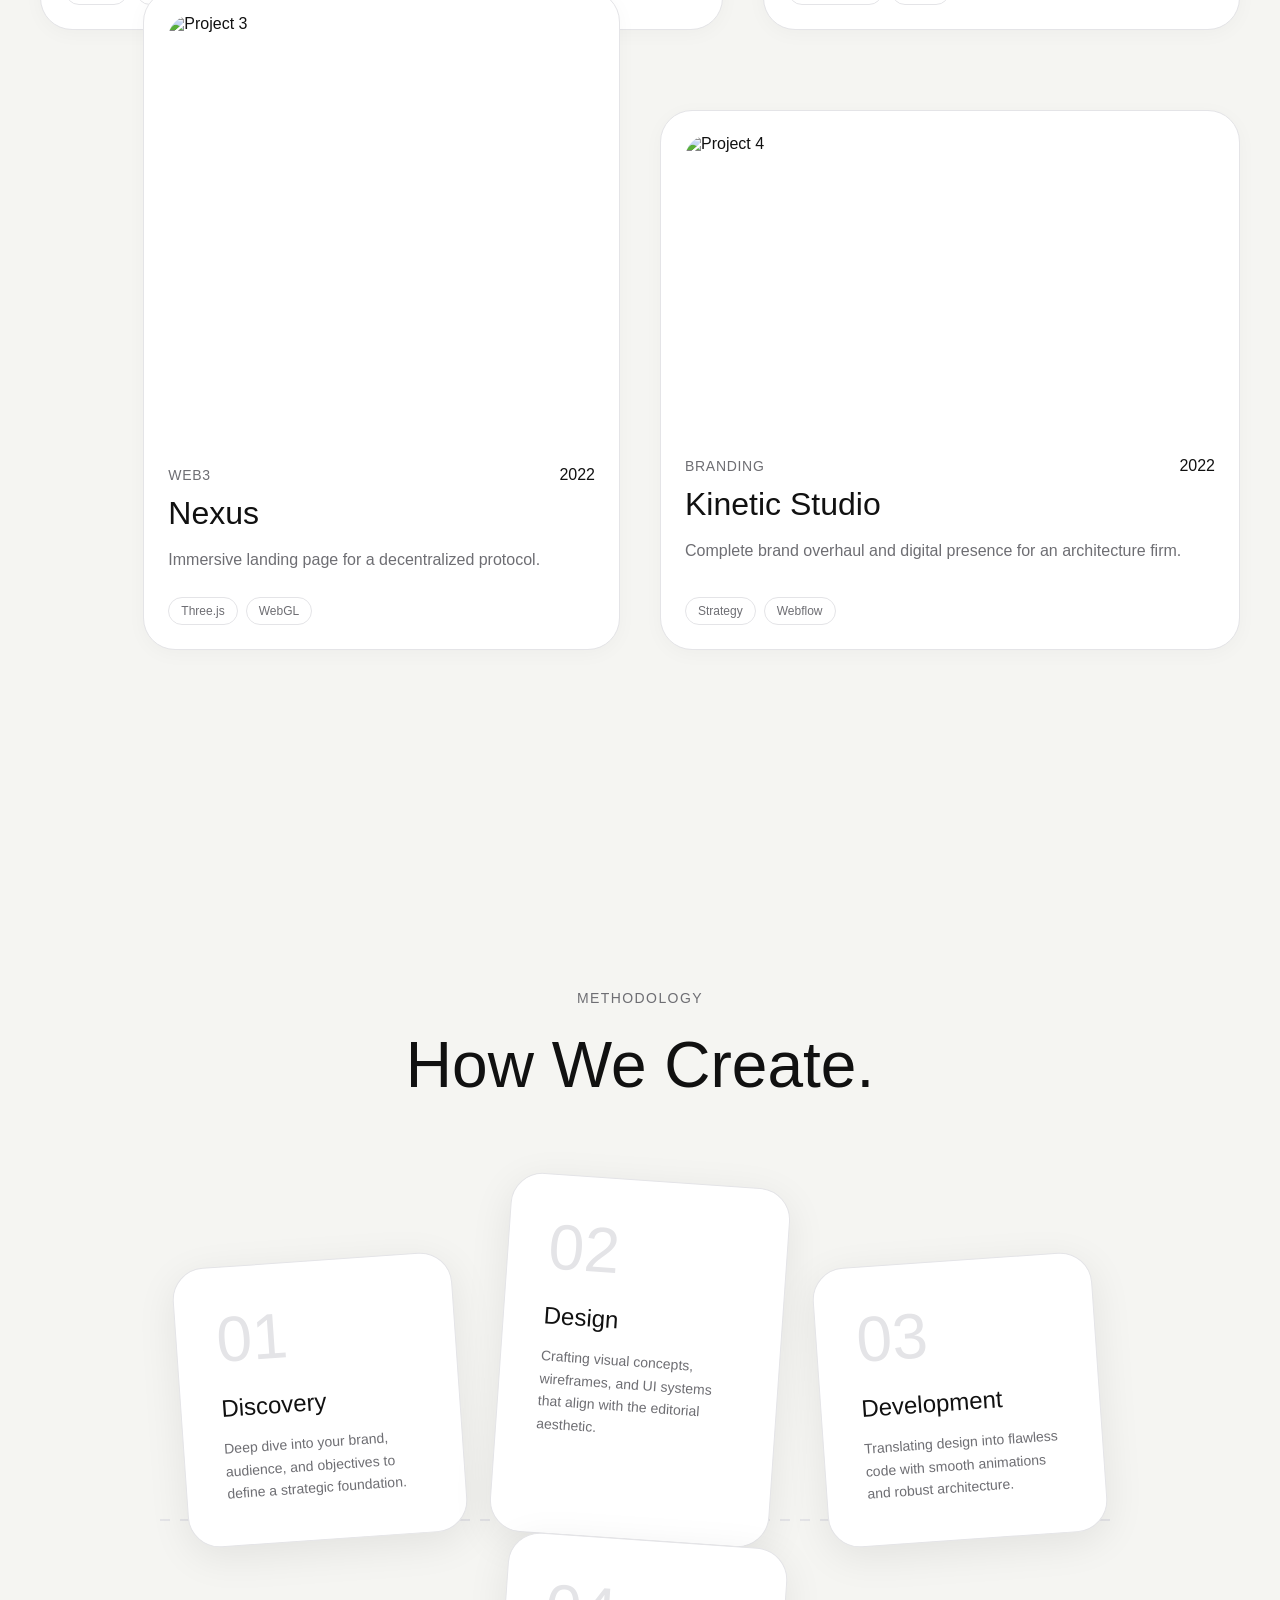
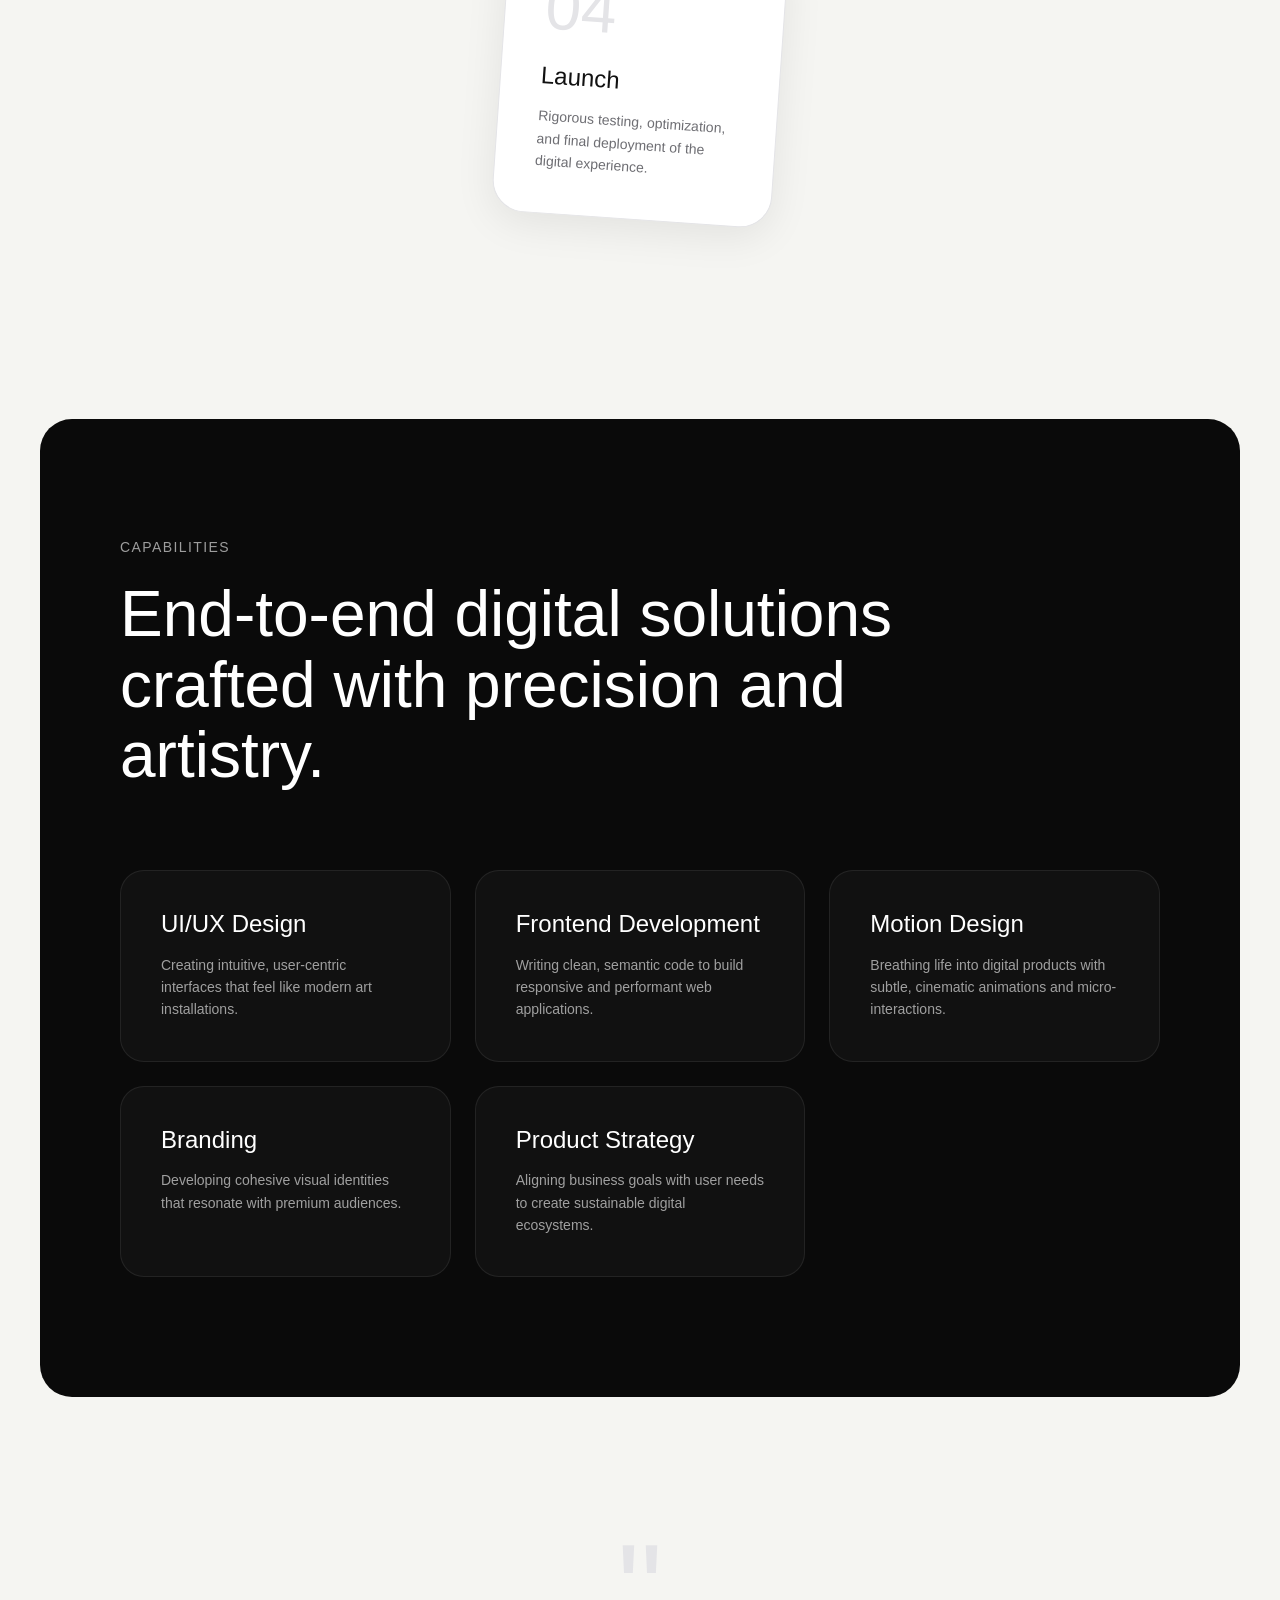
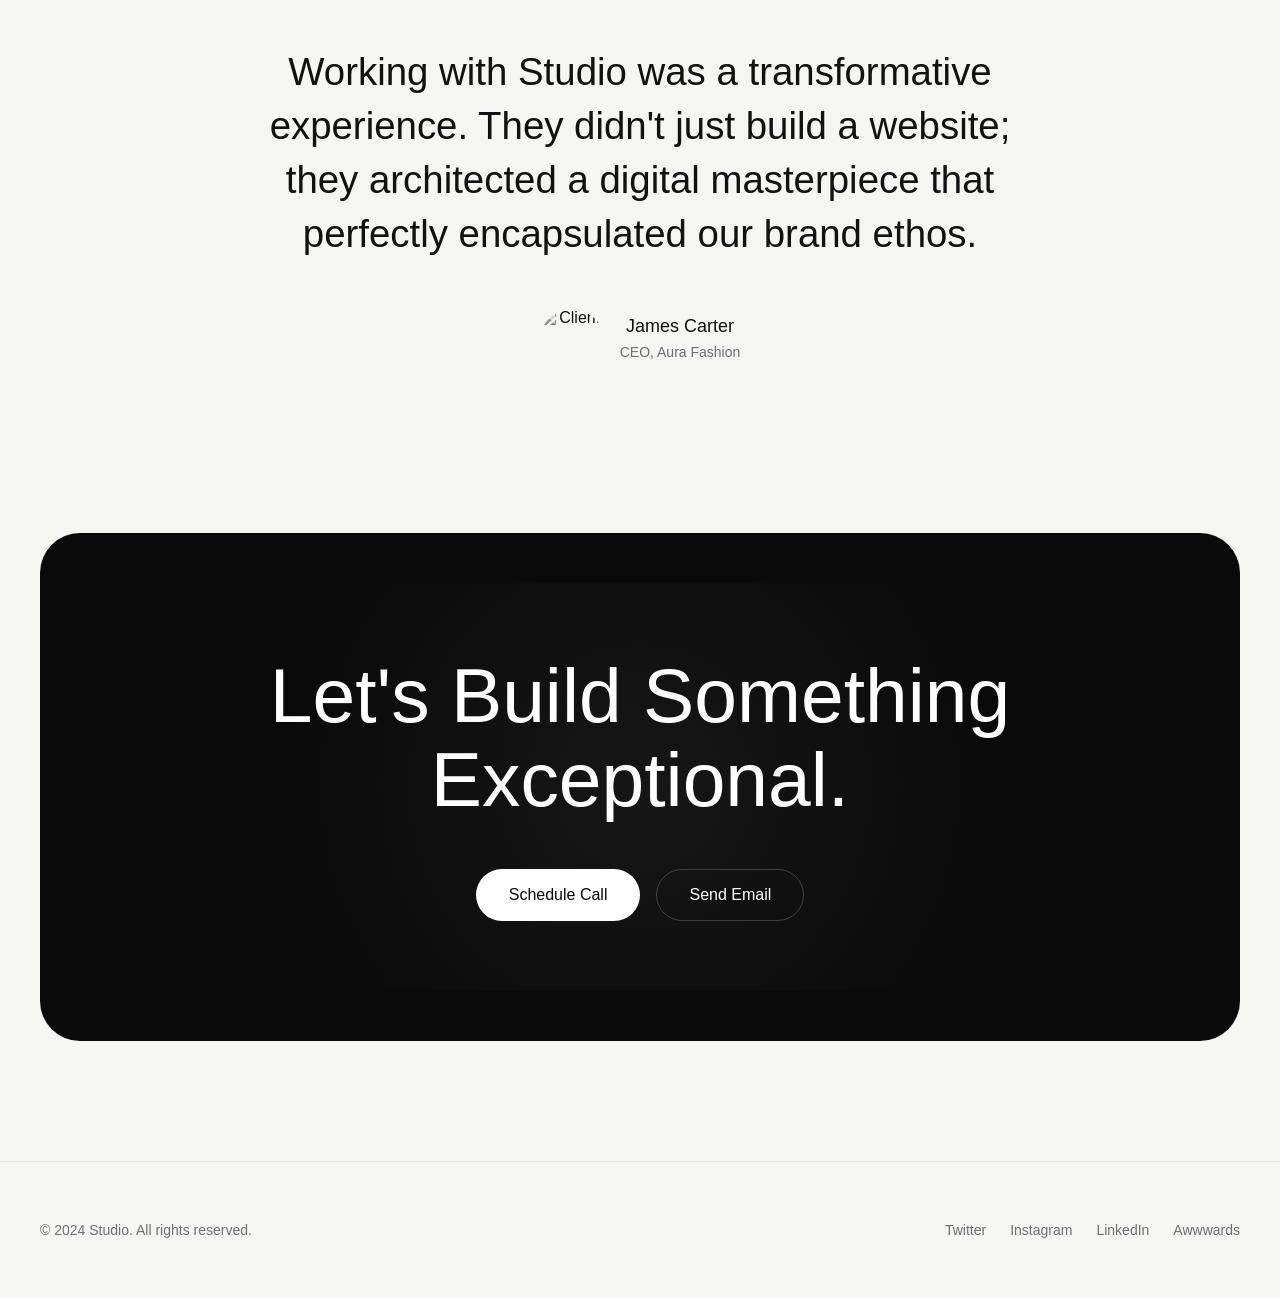
==== commit bf3b5a8b: "feat: create premium single-page portfolio website - Created index.html with all required HTML, CSS," ====
--- a/index.html
+++ b/index.html
@@ -3,264 +3,1321 @@
 <head>
     <meta charset="UTF-8">
     <meta name="viewport" content="width=device-width, initial-scale=1.0">
-    <title>Aether Portfolio — Creative Developer</title>
-    <meta name="description" content="Aether Portfolio - Frontend developer focused on premium UI, motion, and modern web experiences.">
-    <link rel="stylesheet" href="css/style.css">
-    <script src="https://unpkg.com/@studio-freight/lenis@1.0.34/dist/lenis.min.js"></script>
-    <script src="https://cdnjs.cloudflare.com/ajax/libs/gsap/3.12.5/gsap.min.js"></script>
-    <script src="https://cdnjs.cloudflare.com/ajax/libs/gsap/3.12.5/ScrollTrigger.min.js"></script>
+    <title>Award-Winning Creative Studio</title>
+    <!-- Typography -->
+    <link href="https://api.fontshare.com/v2/css?f[]=clash-display@200,300,400,500,600,700&f[]=satoshi@300,400,500,700,900&display=swap" rel="stylesheet">
+    <style>
+        :root {
+            --bg-color: #F5F5F2;
+            --dark-surface: #0A0A0A;
+            --primary-text: #111111;
+            --secondary-text: #6E6E73;
+            --border-color: #E4E4E7;
+            --accent-color: #000000;
+
+            --max-width: 1400px;
+            --section-padding: 140px 0;
+            --radius: 32px;
+            --shadow: 0 10px 40px rgba(0,0,0,0.08);
+
+            --font-head: 'Clash Display', sans-serif;
+            --font-body: 'Satoshi', sans-serif;
+        }
+
+        /* Base Reset & Global Styles */
+        * {
+            margin: 0;
+            padding: 0;
+            box-sizing: border-box;
+        }
+
+        html.lenis {
+            height: auto;
+        }
+
+        .lenis.lenis-smooth {
+            scroll-behavior: auto;
+        }
+
+        .lenis.lenis-smooth [data-lenis-prevent] {
+            overscroll-behavior: contain;
+        }
+
+        .lenis.lenis-stopped {
+            overflow: hidden;
+        }
+
+        body {
+            background-color: var(--bg-color);
+            color: var(--primary-text);
+            font-family: var(--font-body);
+            overflow-x: hidden;
+            -webkit-font-smoothing: antialiased;
+            -moz-osx-font-smoothing: grayscale;
+        }
+
+        h1, h2, h3, h4, h5, h6, .font-head {
+            font-family: var(--font-head);
+            font-weight: 500;
+            line-height: 1.1;
+            color: var(--primary-text);
+        }
+
+        p {
+            line-height: 1.6;
+            color: var(--secondary-text);
+            font-size: 1.125rem;
+        }
+
+        a {
+            text-decoration: none;
+            color: inherit;
+        }
+
+        ul {
+            list-style: none;
+        }
+
+        .container {
+            max-width: var(--max-width);
+            margin: 0 auto;
+            padding: 0 40px;
+            width: 100%;
+        }
+
+        section {
+            padding: var(--section-padding);
+            position: relative;
+        }
+
+        /* Contour Line Background Utility */
+        .bg-contour {
+            background-image: repeating-radial-gradient(
+                circle at 0 0,
+                transparent 0,
+                var(--bg-color) 40px,
+                var(--border-color) 41px,
+                transparent 42px
+            );
+            opacity: 0.4;
+            position: absolute;
+            top: 0;
+            left: 0;
+            width: 100%;
+            height: 100%;
+            z-index: -1;
+            pointer-events: none;
+        }
+
+        /* Button Base */
+        .btn {
+            display: inline-flex;
+            align-items: center;
+            justify-content: center;
+            padding: 16px 32px;
+            border-radius: 100px;
+            font-family: var(--font-body);
+            font-weight: 500;
+            font-size: 1rem;
+            cursor: pointer;
+            transition: all 0.4s cubic-bezier(0.25, 1, 0.5, 1);
+            border: 1px solid transparent;
+        }
+
+        .btn-primary {
+            background-color: var(--accent-color);
+            color: #fff;
+        }
+
+        .btn-primary:hover {
+            background-color: #fff;
+            color: var(--accent-color);
+            border-color: var(--accent-color);
+            transform: translateY(-2px);
+            box-shadow: 0 10px 20px rgba(0,0,0,0.1);
+        }
+
+        .btn-secondary {
+            background-color: transparent;
+            color: var(--primary-text);
+            border: 1px solid var(--border-color);
+            backdrop-filter: blur(10px);
+        }
+
+        .btn-secondary:hover {
+            border-color: var(--primary-text);
+            transform: translateY(-2px);
+        }
+
+
+        /* Navbar */
+        .navbar {
+            position: fixed;
+            top: 24px;
+            left: 50%;
+            transform: translateX(-50%);
+            width: 90%;
+            max-width: 800px;
+            background: rgba(255, 255, 255, 0.7);
+            backdrop-filter: blur(20px);
+            -webkit-backdrop-filter: blur(20px);
+            border: 1px solid rgba(255, 255, 255, 0.5);
+            border-radius: 100px;
+            padding: 16px 32px;
+            display: flex;
+            justify-content: space-between;
+            align-items: center;
+            z-index: 100;
+            box-shadow: 0 4px 24px rgba(0, 0, 0, 0.04);
+        }
+
+        .navbar-logo {
+            font-family: var(--font-head);
+            font-weight: 600;
+            font-size: 1.25rem;
+            letter-spacing: -0.02em;
+        }
+
+        .navbar-links {
+            display: flex;
+            gap: 32px;
+        }
+
+        .navbar-links a {
+            font-size: 0.875rem;
+            font-weight: 500;
+            transition: color 0.3s ease;
+        }
+
+        .navbar-links a:hover {
+            color: var(--secondary-text);
+        }
+
+        .navbar .btn {
+            padding: 10px 24px;
+            font-size: 0.875rem;
+        }
+
+        /* Hero Section */
+        .hero {
+            min-height: 100vh;
+            display: flex;
+            align-items: center;
+            padding-top: 120px;
+            overflow: hidden;
+        }
+
+        .hero-container {
+            display: grid;
+            grid-template-columns: 1.2fr 1fr;
+            gap: 64px;
+            align-items: center;
+        }
+
+        .hero-content h1 {
+            font-size: clamp(4rem, 8vw, 6.5rem);
+            letter-spacing: -0.03em;
+            margin-bottom: 24px;
+        }
+
+        .hero-content p {
+            font-size: clamp(1.125rem, 2vw, 1.5rem);
+            max-width: 500px;
+            margin-bottom: 48px;
+        }
+
+        .hero-btns {
+            display: flex;
+            gap: 16px;
+        }
+
+        .hero-visuals {
+            position: relative;
+            height: 600px;
+        }
+
+        .floating-card {
+            position: absolute;
+            background: #fff;
+            border-radius: var(--radius);
+            padding: 24px;
+            box-shadow: var(--shadow);
+            border: 1px solid var(--border-color);
+        }
+
+        .card-main {
+            width: 100%;
+            height: 100%;
+            top: 0;
+            right: 0;
+            z-index: 2;
+            overflow: hidden;
+            padding: 0;
+        }
+
+        .card-main img {
+            width: 100%;
+            height: 100%;
+            object-fit: cover;
+        }
+
+        .card-stat {
+            bottom: -32px;
+            left: -48px;
+            z-index: 3;
+            width: 240px;
+        }
+
+        .card-stat h3 {
+            font-size: 3rem;
+            margin-bottom: 8px;
+        }
+
+        .card-stat p {
+            font-size: 0.875rem;
+            text-transform: uppercase;
+            letter-spacing: 0.05em;
+        }
+
+        /* Marquee Section */
+        .marquee {
+            padding: 40px 0;
+            border-top: 1px solid var(--border-color);
+            border-bottom: 1px solid var(--border-color);
+            background: #fff;
+            overflow: hidden;
+            white-space: nowrap;
+            position: relative;
+        }
+
+        .marquee-track {
+            display: inline-flex;
+            animation: scroll 30s linear infinite;
+        }
+
+        .marquee-item {
+            display: inline-flex;
+            align-items: center;
+            padding: 0 4vw;
+            font-family: var(--font-head);
+            font-size: 2rem;
+            font-weight: 500;
+            color: var(--secondary-text);
+            text-transform: uppercase;
+        }
+
+        @keyframes scroll {
+            0% { transform: translateX(0); }
+            100% { transform: translateX(-50%); }
+        }
+
+
+        /* About Section */
+        .about-container {
+            display: grid;
+            grid-template-columns: 1fr 1fr;
+            gap: 120px;
+            align-items: center;
+        }
+
+        .about-image {
+            position: relative;
+            border-radius: var(--radius);
+            overflow: hidden;
+            aspect-ratio: 4/5;
+        }
+
+        .about-image img {
+            width: 100%;
+            height: 100%;
+            object-fit: cover;
+            filter: grayscale(100%);
+            transition: filter 0.5s ease;
+        }
+
+        .about-image:hover img {
+            filter: grayscale(0%);
+        }
+
+        .section-tag {
+            font-size: 0.875rem;
+            text-transform: uppercase;
+            letter-spacing: 0.1em;
+            margin-bottom: 24px;
+            display: block;
+            color: var(--secondary-text);
+        }
+
+        .about-content h2 {
+            font-size: clamp(2.5rem, 4vw, 4rem);
+            margin-bottom: 40px;
+        }
+
+        .about-content p {
+            margin-bottom: 24px;
+        }
+
+        /* Projects Section */
+        .projects-header {
+            margin-bottom: 80px;
+        }
+
+        .projects-header h2 {
+            font-size: clamp(3rem, 6vw, 5rem);
+        }
+
+        .projects-grid {
+            display: grid;
+            grid-template-columns: repeat(12, 1fr);
+            gap: 40px;
+        }
+
+        .project-card {
+            position: relative;
+            border-radius: var(--radius);
+            overflow: hidden;
+            background: #fff;
+            padding: 24px;
+            box-shadow: 0 4px 20px rgba(0,0,0,0.03);
+            transition: all 0.5s cubic-bezier(0.25, 1, 0.5, 1);
+            border: 1px solid var(--border-color);
+            display: flex;
+            flex-direction: column;
+            text-decoration: none;
+        }
+
+        .project-card:hover {
+            transform: translateY(-10px);
+            box-shadow: 0 20px 40px rgba(0,0,0,0.12);
+        }
+
+        .project-img-wrapper {
+            border-radius: calc(var(--radius) - 8px);
+            overflow: hidden;
+            margin-bottom: 24px;
+            position: relative;
+        }
+
+        .project-img-wrapper img {
+            width: 100%;
+            height: 100%;
+            object-fit: cover;
+            transition: transform 0.7s ease;
+        }
+
+        .project-card:hover .project-img-wrapper img {
+            transform: scale(1.05);
+        }
+
+        .project-meta {
+            display: flex;
+            justify-content: space-between;
+            align-items: center;
+            margin-bottom: 12px;
+        }
+
+        .project-category {
+            font-size: 0.875rem;
+            color: var(--secondary-text);
+            text-transform: uppercase;
+            letter-spacing: 0.05em;
+        }
+
+        .project-year {
+            font-family: var(--font-head);
+            font-weight: 500;
+        }
+
+        .project-title {
+            font-size: 2rem;
+            margin-bottom: 16px;
+        }
+
+        .project-desc {
+            font-size: 1rem;
+            margin-bottom: 24px;
+            flex-grow: 1;
+        }
+
+        .project-tech {
+            display: flex;
+            gap: 8px;
+            flex-wrap: wrap;
+        }
+
+        .tech-tag {
+            padding: 6px 12px;
+            border-radius: 100px;
+            border: 1px solid var(--border-color);
+            font-size: 0.75rem;
+            color: var(--secondary-text);
+        }
+
+        /* Staggered Grid Layout */
+        .project-1 {
+            grid-column: 1 / 8;
+        }
+        .project-1 .project-img-wrapper {
+            aspect-ratio: 16/10;
+        }
+
+        .project-2 {
+            grid-column: 8 / 13;
+            margin-top: 120px;
+        }
+        .project-2 .project-img-wrapper {
+            aspect-ratio: 4/5;
+        }
+
+        .project-3 {
+            grid-column: 2 / 7;
+            margin-top: -80px;
+        }
+        .project-3 .project-img-wrapper {
+            aspect-ratio: 1/1;
+        }
+
+        .project-4 {
+            grid-column: 7 / 13;
+            margin-top: 40px;
+        }
+        .project-4 .project-img-wrapper {
+            aspect-ratio: 16/9;
+        }
+
+
+        /* Process Section */
+        .process {
+            background-color: var(--bg-color);
+            overflow: hidden;
+            padding: 200px 0;
+        }
+
+        .process-header {
+            text-align: center;
+            margin-bottom: 120px;
+        }
+
+        .process-header h2 {
+            font-size: clamp(3rem, 5vw, 4.5rem);
+        }
+
+        .process-roadmap {
+            position: relative;
+            display: flex;
+            justify-content: center;
+            gap: 40px;
+            flex-wrap: wrap;
+        }
+
+        /* Connecting Line */
+        .process-roadmap::before {
+            content: '';
+            position: absolute;
+            top: 50%;
+            left: 10%;
+            right: 10%;
+            height: 2px;
+            background-image: linear-gradient(to right, var(--border-color) 50%, transparent 50%);
+            background-size: 20px 100%;
+            z-index: 0;
+            transform: translateY(-50%);
+        }
+
+        .process-card {
+            background: #fff;
+            padding: 40px;
+            border-radius: var(--radius);
+            width: 280px;
+            box-shadow: var(--shadow);
+            border: 1px solid var(--border-color);
+            position: relative;
+            z-index: 1;
+            transition: transform 0.4s ease;
+        }
+
+        .process-card:hover {
+            transform: translateY(-10px) rotate(0deg) !important;
+            box-shadow: 0 20px 40px rgba(0,0,0,0.1);
+        }
+
+        .process-step {
+            font-family: var(--font-head);
+            font-size: 4rem;
+            color: var(--border-color);
+            line-height: 1;
+            margin-bottom: 24px;
+        }
+
+        .process-card h3 {
+            font-size: 1.5rem;
+            margin-bottom: 16px;
+        }
+
+        .process-card p {
+            font-size: 0.875rem;
+        }
+
+        /* Rotation Utility Classes for Process */
+        .rotate-left { transform: rotate(-4deg); }
+        .rotate-right { transform: rotate(4deg); }
+        .offset-up { margin-top: -40px; }
+        .offset-down { margin-top: 40px; }
+
+        /* Expertise Section */
+        .expertise {
+            background-color: var(--dark-surface);
+            color: #fff;
+            border-radius: var(--radius);
+            margin: 0 40px;
+            padding: 120px 80px;
+        }
+
+        .expertise .section-tag {
+            color: rgba(255,255,255,0.6);
+        }
+
+        .expertise h2 {
+            color: #fff;
+            font-size: clamp(3rem, 5vw, 4.5rem);
+            margin-bottom: 80px;
+            max-width: 800px;
+        }
+
+        .skills-container {
+            display: grid;
+            grid-template-columns: repeat(auto-fit, minmax(300px, 1fr));
+            gap: 24px;
+        }
+
+        .skill-card {
+            background: rgba(255,255,255,0.03);
+            border: 1px solid rgba(255,255,255,0.08);
+            border-radius: 24px;
+            padding: 40px;
+            transition: all 0.4s ease;
+            position: relative;
+            overflow: hidden;
+        }
+
+        .skill-card::before {
+            content: '';
+            position: absolute;
+            top: 0;
+            left: 0;
+            width: 100%;
+            height: 100%;
+            background: radial-gradient(circle at center, rgba(255,255,255,0.1) 0%, transparent 70%);
+            opacity: 0;
+            transition: opacity 0.4s ease;
+            pointer-events: none;
+        }
+
+        .skill-card:hover {
+            background: rgba(255,255,255,0.06);
+            transform: translateY(-5px);
+            border-color: rgba(255,255,255,0.2);
+        }
+
+        .skill-card:hover::before {
+            opacity: 1;
+        }
+
+        .skill-card h3 {
+            color: #fff;
+            font-size: 1.5rem;
+            margin-bottom: 16px;
+        }
+
+        .skill-card p {
+            color: rgba(255,255,255,0.6);
+            font-size: 0.875rem;
+        }
+
+        /* Testimonials Section */
+        .testimonials {
+            padding: 160px 0;
+        }
+
+        .testimonial-card {
+            max-width: 800px;
+            margin: 0 auto;
+            text-align: center;
+        }
+
+        .quote-mark {
+            font-family: var(--font-head);
+            font-size: 8rem;
+            color: var(--border-color);
+            line-height: 0.5;
+            margin-bottom: 24px;
+        }
+
+        .testimonial-text {
+            font-family: var(--font-head);
+            font-size: clamp(1.5rem, 3vw, 2.5rem);
+            line-height: 1.4;
+            margin-bottom: 48px;
+            color: var(--primary-text);
+        }
+
+        .client-info {
+            display: flex;
+            align-items: center;
+            justify-content: center;
+            gap: 16px;
+        }
+
+        .client-img {
+            width: 64px;
+            height: 64px;
+            border-radius: 50%;
+            object-fit: cover;
+            filter: grayscale(100%);
+        }
+
+        .client-details h4 {
+            font-size: 1.125rem;
+            margin-bottom: 4px;
+        }
+
+        .client-details p {
+            font-size: 0.875rem;
+        }
+
+        /* CTA Banner */
+        .cta-banner {
+            padding: 0 40px 120px 40px;
+        }
+
+        .cta-container {
+            background-color: var(--dark-surface);
+            border-radius: 40px;
+            padding: 120px 40px;
+            text-align: center;
+            position: relative;
+            overflow: hidden;
+        }
+
+        .cta-container::before {
+            content: '';
+            position: absolute;
+            top: 50%;
+            left: 50%;
+            transform: translate(-50%, -50%);
+            width: 80%;
+            height: 80%;
+            background: radial-gradient(circle, rgba(255,255,255,0.05) 0%, transparent 70%);
+            pointer-events: none;
+        }
+
+        .cta-container h2 {
+            color: #fff;
+            font-size: clamp(3rem, 6vw, 5rem);
+            margin-bottom: 48px;
+            position: relative;
+            z-index: 1;
+        }
+
+        .cta-btns {
+            display: flex;
+            justify-content: center;
+            gap: 16px;
+            position: relative;
+            z-index: 1;
+        }
+
+        .btn-white {
+            background-color: #fff;
+            color: var(--dark-surface);
+        }
+
+        .btn-white:hover {
+            background-color: transparent;
+            color: #fff;
+            border-color: #fff;
+        }
+
+        .btn-outline {
+            background-color: transparent;
+            color: #fff;
+            border: 1px solid rgba(255,255,255,0.2);
+        }
+
+        .btn-outline:hover {
+            border-color: #fff;
+            background-color: rgba(255,255,255,0.05);
+        }
+
+        /* Footer */
+        .footer {
+            padding: 60px 40px;
+            border-top: 1px solid var(--border-color);
+            display: flex;
+            justify-content: space-between;
+            align-items: center;
+            font-size: 0.875rem;
+            color: var(--secondary-text);
+        }
+
+        .footer-links {
+            display: flex;
+            gap: 24px;
+        }
+
+        .footer-links a:hover {
+            color: var(--primary-text);
+        }
+
+
+        /* Responsiveness */
+        @media (max-width: 1024px) {
+            .hero-container {
+                grid-template-columns: 1fr;
+                text-align: center;
+                gap: 40px;
+            }
+
+            .hero-content p {
+                margin: 0 auto 40px auto;
+            }
+
+            .hero-btns {
+                justify-content: center;
+            }
+
+            .hero-visuals {
+                height: 400px;
+                max-width: 600px;
+                margin: 0 auto;
+            }
+
+            .about-container {
+                grid-template-columns: 1fr;
+                gap: 60px;
+            }
+
+            .about-image {
+                aspect-ratio: 16/9;
+                order: 2;
+            }
+
+            .about-content {
+                order: 1;
+            }
+
+            /* Reset Staggered Grid for Tablets */
+            .projects-grid {
+                display: flex;
+                flex-direction: column;
+                gap: 60px;
+            }
+
+            .project-card {
+                margin-top: 0 !important;
+            }
+
+            .project-img-wrapper {
+                aspect-ratio: 16/9 !important;
+            }
+
+            .expertise {
+                padding: 80px 40px;
+                margin: 0 20px;
+            }
+        }
+
+        @media (max-width: 768px) {
+            :root {
+                --section-padding: 80px 0;
+            }
+
+            .navbar {
+                width: 95%;
+                padding: 12px 24px;
+            }
+
+            .navbar-links {
+                display: none; /* Simplify on mobile */
+            }
+
+            .card-stat {
+                left: 20px;
+                bottom: -20px;
+                width: 180px;
+            }
+
+            .card-stat h3 {
+                font-size: 2rem;
+            }
+
+            .process-roadmap {
+                flex-direction: column;
+                align-items: center;
+            }
+
+            .process-roadmap::before {
+                display: none; /* Remove connecting line on mobile */
+            }
+
+            .process-card {
+                transform: none !important;
+                margin-top: 0 !important;
+                width: 100%;
+                max-width: 400px;
+            }
+
+            .expertise {
+                padding: 60px 24px;
+                border-radius: 24px;
+            }
+
+            .cta-container {
+                padding: 80px 24px;
+                border-radius: 24px;
+            }
+
+            .cta-btns {
+                flex-direction: column;
+                width: 100%;
+                max-width: 300px;
+                margin: 0 auto;
+            }
+
+            .footer {
+                flex-direction: column;
+                gap: 24px;
+                text-align: center;
+            }
+        }
+
+    </style>
 </head>
 <body>
 
     <!-- Navbar -->
     <nav class="navbar">
-        <div class="nav-container">
-            <a href="index.html" class="nav-logo">Aether.</a>
-            <ul class="nav-links">
-                <li><a href="index.html">Home</a></li>
-                <li><a href="project.html">Projects</a></li>
-                <li><a href="about.html">About</a></li>
-                <li><a href="contact.html">Contact</a></li>
-            </ul>
-            <a href="contact.html" class="btn btn-primary nav-cta">Let's Talk</a>
-            <div class="menu-toggle">
-                <span></span>
-                <span></span>
-                <span></span>
-            </div>
+        <a href="#" class="navbar-logo">Studio.</a>
+        <div class="navbar-links">
+            <a href="#about">About</a>
+            <a href="#projects">Work</a>
+            <a href="#process">Process</a>
         </div>
+        <a href="#contact" class="btn btn-primary">Let's Talk</a>
     </nav>
 
-    <main>
-        <!-- Section 2: Hero -->
-        <section class="hero">
-            <div class="hero-bg"></div>
-            <div class="container hero-grid">
-                <div class="hero-content">
-                    <h1>Designing Digital Experiences That Feel Alive.</h1>
-                    <p>Frontend developer focused on premium UI, motion, and modern web experiences.</p>
-                    <div class="hero-cta">
-                        <a href="#projects" class="btn btn-primary">View Projects</a>
-                        <a href="contact.html" class="btn btn-outline">Book a Call</a>
+    <!-- Hero Section -->
+    <section class="hero">
+        <div class="bg-contour"></div>
+        <div class="container hero-container">
+            <div class="hero-content">
+                <h1>Crafting<br>Digital<br>Futures.</h1>
+                <p>We are a premium creative studio building award-winning digital experiences for forward-thinking brands.</p>
+                <div class="hero-btns">
+                    <a href="#projects" class="btn btn-primary">View Projects</a>
+                    <a href="#about" class="btn btn-secondary">Our Story</a>
+                </div>
+            </div>
+            <div class="hero-visuals">
+                <div class="floating-card card-main">
+                    <img src="https://images.unsplash.com/photo-1618005182384-a83a8bd57fbe?q=80&w=2564&auto=format&fit=crop" alt="Abstract 3D Art">
+                </div>
+                <div class="floating-card card-stat">
+                    <h3>40+</h3>
+                    <p>Awwwards Won</p>
+                </div>
+            </div>
+        </div>
+    </section>
+
+    <!-- Marquee -->
+    <div class="marquee">
+        <div class="marquee-track">
+            <div class="marquee-item">Vogue</div>
+            <div class="marquee-item">Wired</div>
+            <div class="marquee-item">Fast Company</div>
+            <div class="marquee-item">Awwwards</div>
+            <div class="marquee-item">Forbes</div>
+            <!-- Repeat for seamless scroll -->
+            <div class="marquee-item">Vogue</div>
+            <div class="marquee-item">Wired</div>
+            <div class="marquee-item">Fast Company</div>
+            <div class="marquee-item">Awwwards</div>
+            <div class="marquee-item">Forbes</div>
+        </div>
+    </div>
+
+
+
+    <!-- About Section -->
+    <section id="about">
+        <div class="container about-container">
+            <div class="about-image">
+                <img src="https://images.unsplash.com/photo-1558655146-d09347e92766?q=80&w=2564&auto=format&fit=crop" alt="Studio Workspace">
+            </div>
+            <div class="about-content">
+                <span class="section-tag">Our Philosophy</span>
+                <h2>Design is not just what it looks like, it's how it works.</h2>
+                <p>Founded on the principles of editorial design and futuristic interaction, we bridge the gap between static beauty and dynamic digital experiences.</p>
+                <p>We partner with visionary companies to build digital products that feel cinematic, perform flawlessly, and elevate their brand positioning.</p>
+            </div>
+        </div>
+    </section>
+
+    <!-- Projects Section -->
+    <section id="projects">
+        <div class="container">
+            <div class="projects-header">
+                <span class="section-tag">Selected Work</span>
+                <h2>Featured Projects</h2>
+            </div>
+
+            <div class="projects-grid">
+                <!-- Project 1 -->
+                <a href="#" class="project-card project-1">
+                    <div class="project-img-wrapper">
+                        <img src="https://images.unsplash.com/photo-1481481365914-a202213e4b78?q=80&w=2670&auto=format&fit=crop" alt="Project 1">
+                    </div>
+                    <div class="project-meta">
+                        <span class="project-category">E-Commerce</span>
+                        <span class="project-year">2023</span>
+                    </div>
+                    <h3 class="project-title">Aura Fashion</h3>
+                    <p class="project-desc">A premium headless e-commerce experience for a luxury sustainable fashion brand.</p>
+                    <div class="project-tech">
+                        <span class="tech-tag">Next.js</span>
+                        <span class="tech-tag">Shopify</span>
+                        <span class="tech-tag">GSAP</span>
+                    </div>
+                </a>
+
+                <!-- Project 2 -->
+                <a href="#" class="project-card project-2">
+                    <div class="project-img-wrapper">
+                        <img src="https://images.unsplash.com/photo-1600132806370-bf17e65e942f?q=80&w=2794&auto=format&fit=crop" alt="Project 2">
+                    </div>
+                    <div class="project-meta">
+                        <span class="project-category">Fintech App</span>
+                        <span class="project-year">2023</span>
+                    </div>
+                    <h3 class="project-title">Vault</h3>
+                    <p class="project-desc">Redefining personal wealth management through minimal, calm UI design.</p>
+                    <div class="project-tech">
+                        <span class="tech-tag">React Native</span>
+                        <span class="tech-tag">Figma</span>
+                    </div>
+                </a>
+
+                <!-- Project 3 -->
+                <a href="#" class="project-card project-3">
+                    <div class="project-img-wrapper">
+                        <img src="https://images.unsplash.com/photo-1618005182384-a83a8bd57fbe?q=80&w=2564&auto=format&fit=crop" alt="Project 3">
+                    </div>
+                    <div class="project-meta">
+                        <span class="project-category">Web3</span>
+                        <span class="project-year">2022</span>
+                    </div>
+                    <h3 class="project-title">Nexus</h3>
+                    <p class="project-desc">Immersive landing page for a decentralized protocol.</p>
+                    <div class="project-tech">
+                        <span class="tech-tag">Three.js</span>
+                        <span class="tech-tag">WebGL</span>
+                    </div>
+                </a>
+
+                <!-- Project 4 -->
+                <a href="#" class="project-card project-4">
+                    <div class="project-img-wrapper">
+                        <img src="https://images.unsplash.com/photo-1541462608143-67571c6738dd?q=80&w=2670&auto=format&fit=crop" alt="Project 4">
+                    </div>
+                    <div class="project-meta">
+                        <span class="project-category">Branding</span>
+                        <span class="project-year">2022</span>
+                    </div>
+                    <h3 class="project-title">Kinetic Studio</h3>
+                    <p class="project-desc">Complete brand overhaul and digital presence for an architecture firm.</p>
+                    <div class="project-tech">
+                        <span class="tech-tag">Strategy</span>
+                        <span class="tech-tag">Webflow</span>
+                    </div>
+                </a>
+            </div>
+        </div>
+    </section>
+
+
+    <!-- Process Section -->
+    <section id="process" class="process">
+        <div class="container">
+            <div class="process-header">
+                <span class="section-tag">Methodology</span>
+                <h2>How We Create.</h2>
+            </div>
+
+            <div class="process-roadmap">
+                <div class="process-card rotate-left offset-down">
+                    <div class="process-step">01</div>
+                    <h3>Discovery</h3>
+                    <p>Deep dive into your brand, audience, and objectives to define a strategic foundation.</p>
+                </div>
+
+                <div class="process-card rotate-right offset-up">
+                    <div class="process-step">02</div>
+                    <h3>Design</h3>
+                    <p>Crafting visual concepts, wireframes, and UI systems that align with the editorial aesthetic.</p>
+                </div>
+
+                <div class="process-card rotate-left offset-down">
+                    <div class="process-step">03</div>
+                    <h3>Development</h3>
+                    <p>Translating design into flawless code with smooth animations and robust architecture.</p>
+                </div>
+
+                <div class="process-card rotate-right offset-up">
+                    <div class="process-step">04</div>
+                    <h3>Launch</h3>
+                    <p>Rigorous testing, optimization, and final deployment of the digital experience.</p>
+                </div>
+            </div>
+        </div>
+    </section>
+
+    <!-- Expertise Section -->
+    <section class="expertise">
+        <span class="section-tag">Capabilities</span>
+        <h2>End-to-end digital solutions crafted with precision and artistry.</h2>
+
+        <div class="skills-container">
+            <div class="skill-card">
+                <h3>UI/UX Design</h3>
+                <p>Creating intuitive, user-centric interfaces that feel like modern art installations.</p>
+            </div>
+            <div class="skill-card">
+                <h3>Frontend Development</h3>
+                <p>Writing clean, semantic code to build responsive and performant web applications.</p>
+            </div>
+            <div class="skill-card">
+                <h3>Motion Design</h3>
+                <p>Breathing life into digital products with subtle, cinematic animations and micro-interactions.</p>
+            </div>
+            <div class="skill-card">
+                <h3>Branding</h3>
+                <p>Developing cohesive visual identities that resonate with premium audiences.</p>
+            </div>
+            <div class="skill-card">
+                <h3>Product Strategy</h3>
+                <p>Aligning business goals with user needs to create sustainable digital ecosystems.</p>
+            </div>
+        </div>
+    </section>
+
+    <!-- Testimonials -->
+    <section class="testimonials">
+        <div class="container">
+            <div class="testimonial-card">
+                <div class="quote-mark">"</div>
+                <p class="testimonial-text">Working with Studio was a transformative experience. They didn't just build a website; they architected a digital masterpiece that perfectly encapsulated our brand ethos.</p>
+                <div class="client-info">
+                    <img src="https://images.unsplash.com/photo-1507003211169-0a1dd7228f2d?q=80&w=2564&auto=format&fit=crop" alt="Client" class="client-img">
+                    <div class="client-details">
+                        <h4>James Carter</h4>
+                        <p>CEO, Aura Fashion</p>
                     </div>
                 </div>
-                <div class="hero-visual">
-                    <div class="hero-image-wrapper">
-                        <img src="https://images.unsplash.com/photo-1618005182384-a83a8bd57fbe?q=80&w=2564&auto=format&fit=crop" alt="Abstract 3D Shape">
-                    </div>
-                    <div class="hero-stat-card">
-                        <div class="stat-number">5+</div>
-                        <div class="stat-text">Years of<br>Experience</div>
-                    </div>
-                </div>
-            </div>
-        </section>
-
-        <!-- Section 3: Trusted By -->
-        <section class="brands">
-            <div class="marquee-container">
-                <div class="marquee-content">
-                    <span class="brand-logo">Vercel</span>
-                    <span class="brand-logo">Figma</span>
-                    <span class="brand-logo">Stripe</span>
-                    <span class="brand-logo">Linear</span>
-                    <span class="brand-logo">Raycast</span>
-                </div>
-                <div class="marquee-content">
-                    <span class="brand-logo">Vercel</span>
-                    <span class="brand-logo">Figma</span>
-                    <span class="brand-logo">Stripe</span>
-                    <span class="brand-logo">Linear</span>
-                    <span class="brand-logo">Raycast</span>
-                </div>
-            </div>
-        </section>
-
-        <!-- Section 4: About -->
-        <section class="about" id="about">
-            <div class="container about-grid">
-                <div class="about-image">
-                    <img src="https://images.unsplash.com/photo-1507003211169-0a1dd7228f2d?q=80&w=1287&auto=format&fit=crop" alt="Aether Portrait">
-                </div>
-                <div class="about-content">
-                    <h2>Crafting the invisible into the unforgettable.</h2>
-                    <p>I blend minimal editorial design with modern frontend technologies to create websites that don't just look good, but feel incredibly smooth to interact with.</p>
-                    <p>My approach is rooted in the belief that every pixel should serve a purpose, and every animation should feel like a natural extension of the user's intent.</p>
-                    <a href="about.html" class="btn btn-outline" style="margin-top: 24px;">Read Full Story</a>
-                </div>
-            </div>
-        </section>
-
-        <!-- Section 5: Featured Projects -->
-        <section class="projects" id="projects">
-            <div class="container">
-                <div class="projects-header">
-                    <h2>Selected Works</h2>
-                </div>
-                <div class="projects-grid">
-                    <!-- Project 1 -->
-                    <div class="project-item">
-                        <div class="project-image-wrapper">
-                            <img src="https://images.unsplash.com/photo-1600132806370-bf17e65e942f?q=80&w=2794&auto=format&fit=crop" alt="Project 1 Thumbnail">
-                        </div>
-                        <div class="project-info">
-                            <div class="project-meta"><span>Frontend</span> • <span>2023</span></div>
-                            <h3>Lumina SaaS Platform</h3>
-                            <p>A premium dashboard interface designed for a luxury fintech startup. Focused on data visualization and subtle micro-interactions.</p>
-                            <a href="project.html" class="btn btn-outline">View Case Study</a>
-                        </div>
-                    </div>
-                    <!-- Project 2 -->
-                    <div class="project-item">
-                        <div class="project-image-wrapper">
-                            <img src="https://images.unsplash.com/photo-1618761714954-0b8cd0026356?q=80&w=2670&auto=format&fit=crop" alt="Project 2 Thumbnail">
-                        </div>
-                        <div class="project-info">
-                            <div class="project-meta"><span>Web Design & Dev</span> • <span>2024</span></div>
-                            <h3>Aura Creative Agency</h3>
-                            <p>An immersive portfolio website utilizing WebGL and advanced GSAP animations to showcase high-end fashion photography.</p>
-                            <a href="project.html" class="btn btn-outline">View Case Study</a>
-                        </div>
-                    </div>
-                </div>
-            </div>
-        </section>
-
-        <!-- Section 6: Process -->
-        <section class="process">
-            <div class="container">
-                <h2>The Process</h2>
-                <div class="process-grid">
-                    <div class="process-line"></div>
-                    <div class="process-card">
-                        <div class="process-number">01</div>
-                        <h4>Discovery</h4>
-                        <p>Understanding the brand, goals, and technical requirements to lay a solid foundation.</p>
-                    </div>
-                    <div class="process-card">
-                        <div class="process-number">02</div>
-                        <h4>Design</h4>
-                        <p>Crafting wireframes and high-fidelity mockups with an editorial and premium aesthetic.</p>
-                    </div>
-                    <div class="process-card">
-                        <div class="process-number">03</div>
-                        <h4>Development</h4>
-                        <p>Translating design into clean, performant code with smooth animations and interactions.</p>
-                    </div>
-                    <div class="process-card">
-                        <div class="process-number">04</div>
-                        <h4>Launch</h4>
-                        <p>Testing, optimizing, and deploying the final product for a flawless user experience.</p>
-                    </div>
-                </div>
-            </div>
-        </section>
-
-        <!-- Section 7: Expertise -->
-        <section class="expertise bg-dark">
-            <div class="container">
-                <h2>Areas of Expertise</h2>
-                <div class="expertise-grid">
-                    <div class="skill-card">
-                        <h4>Frontend Development</h4>
-                        <p>HTML5, CSS3, Vanilla JavaScript, React, Next.js, building scalable and performant architectures.</p>
-                    </div>
-                    <div class="skill-card">
-                        <h4>UI/UX Design</h4>
-                        <p>Creating intuitive, user-centric interfaces with a focus on editorial and luxury aesthetics.</p>
-                    </div>
-                    <div class="skill-card">
-                        <h4>Motion Design</h4>
-                        <p>Implementing subtle, natural-feeling animations using GSAP and Framer Motion.</p>
-                    </div>
-                </div>
-            </div>
-        </section>
-
-        <!-- Section 8: Testimonials -->
-        <section class="testimonials">
-            <div class="container">
-                <div class="testimonials-grid">
-                    <div class="testimonial-card">
-                        <div class="quote-mark">"</div>
-                        <p class="testimonial-text">Working with Aether was a game-changer. The level of polish and attention to detail in the final product exceeded our highest expectations.</p>
-                        <div class="testimonial-author">
-                            <div class="author-image">
-                                <img src="https://images.unsplash.com/photo-1506794778202-cad84cf45f1d?q=80&w=1287&auto=format&fit=crop" alt="Client 1">
-                            </div>
-                            <div class="author-info">
-                                <h5>Sarah Jenkins</h5>
-                                <p>Founder, Lumina</p>
-                            </div>
-                        </div>
-                    </div>
-                    <div class="testimonial-card">
-                        <div class="quote-mark">"</div>
-                        <p class="testimonial-text">A rare combination of design taste and technical execution. The website feels less like a page and more like an experience.</p>
-                        <div class="testimonial-author">
-                            <div class="author-image">
-                                <img src="https://images.unsplash.com/photo-1534528741775-53994a69daeb?q=80&w=1364&auto=format&fit=crop" alt="Client 2">
-                            </div>
-                            <div class="author-info">
-                                <h5>Marcus Cole</h5>
-                                <p>Creative Director, Aura</p>
-                            </div>
-                        </div>
-                    </div>
-                </div>
-            </div>
-        </section>
-
-        <!-- Section 9: CTA Banner -->
-        <div class="container" style="margin-bottom: 140px;">
-            <section class="cta-banner">
-                <div class="cta-content">
-                    <h2>Let's Build Something Exceptional.</h2>
-                    <div class="cta-buttons">
-                        <a href="contact.html" class="btn btn-white">Schedule a Call</a>
-                        <a href="mailto:hello@aether.com" class="btn btn-outline-white">Send an Email</a>
-                    </div>
-                </div>
-            </section>
+            </div>
         </div>
-    </main>
+    </section>
+
+    <!-- CTA Banner -->
+    <section id="contact" class="cta-banner">
+        <div class="cta-container">
+            <h2>Let's Build Something Exceptional.</h2>
+            <div class="cta-btns">
+                <a href="mailto:hello@studio.com" class="btn btn-white">Schedule Call</a>
+                <a href="#" class="btn btn-outline">Send Email</a>
+            </div>
+        </div>
+    </section>
 
     <!-- Footer -->
     <footer class="footer">
-        <div class="container">
-            <div class="footer-top">
-                <div class="footer-brand">
-                    <h2>Aether.</h2>
-                    <p>Designing digital experiences that feel alive. A creative studio approach to personal branding.</p>
-                </div>
-                <div class="footer-links-wrapper">
-                    <div class="footer-col">
-                        <h4>Navigation</h4>
-                        <ul>
-                            <li><a href="index.html">Home</a></li>
-                            <li><a href="project.html">Projects</a></li>
-                            <li><a href="about.html">About</a></li>
-                            <li><a href="contact.html">Contact</a></li>
-                        </ul>
-                    </div>
-                    <div class="footer-col">
-                        <h4>Socials</h4>
-                        <ul>
-                            <li><a href="#" target="_blank">Twitter / X</a></li>
-                            <li><a href="#" target="_blank">LinkedIn</a></li>
-                            <li><a href="#" target="_blank">GitHub</a></li>
-                            <li><a href="#" target="_blank">Dribbble</a></li>
-                        </ul>
-                    </div>
-                </div>
-            </div>
-            <div class="footer-bottom">
-                <p>&copy; 2024 Aether Portfolio. All rights reserved.</p>
-                <p>Designed with intentionality.</p>
-            </div>
+        <div class="footer-copyright">
+            &copy; 2024 Studio. All rights reserved.
+        </div>
+        <div class="footer-links">
+            <a href="#">Twitter</a>
+            <a href="#">Instagram</a>
+            <a href="#">LinkedIn</a>
+            <a href="#">Awwwards</a>
         </div>
     </footer>
 
-    <script src="js/main.js"></script>
+    <!-- GSAP -->
+    <script src="https://cdnjs.cloudflare.com/ajax/libs/gsap/3.12.2/gsap.min.js"></script>
+    <script src="https://cdnjs.cloudflare.com/ajax/libs/gsap/3.12.2/ScrollTrigger.min.js"></script>
+    <!-- Lenis -->
+    <script src="https://cdn.jsdelivr.net/gh/studio-freight/lenis@1.0.29/bundled/lenis.min.js"></script>
+
+    <script>
+        // Init Smooth Scroll
+        const lenis = new Lenis({
+            duration: 1.2,
+            easing: (t) => Math.min(1, 1.001 - Math.pow(2, -10 * t)),
+            direction: 'vertical',
+            gestureDirection: 'vertical',
+            smooth: true,
+            mouseMultiplier: 1,
+            smoothTouch: false,
+            touchMultiplier: 2,
+            infinite: false,
+        })
+
+        function raf(time) {
+            lenis.raf(time)
+            requestAnimationFrame(raf)
+        }
+
+        requestAnimationFrame(raf)
+
+        // GSAP Animations
+        gsap.registerPlugin(ScrollTrigger);
+
+        // Utility: Fade Up Reveal
+        const fadeUpElements = gsap.utils.toArray('.section-tag, h2, .about-content p, .testimonial-card, .cta-container h2');
+        fadeUpElements.forEach(el => {
+            gsap.from(el, {
+                scrollTrigger: {
+                    trigger: el,
+                    start: "top 85%",
+                },
+                y: 50,
+                opacity: 0,
+                duration: 1,
+                ease: "power3.out"
+            });
+        });
+
+        // Hero Parallax & Reveal
+        gsap.from('.hero-content h1', {
+            y: 100,
+            opacity: 0,
+            duration: 1.2,
+            ease: "power4.out",
+            delay: 0.2
+        });
+
+        gsap.from('.hero-content p', {
+            y: 50,
+            opacity: 0,
+            duration: 1,
+            ease: "power3.out",
+            delay: 0.4
+        });
+
+        gsap.from('.hero-btns a', {
+            y: 30,
+            opacity: 0,
+            duration: 0.8,
+            stagger: 0.1,
+            ease: "power3.out",
+            delay: 0.6
+        });
+
+        gsap.from('.card-main', {
+            x: 100,
+            opacity: 0,
+            duration: 1.2,
+            ease: "power3.out",
+            delay: 0.4
+        });
+
+        gsap.from('.card-stat', {
+            y: 50,
+            opacity: 0,
+            duration: 1,
+            ease: "back.out(1.7)",
+            delay: 0.8
+        });
+
+        // Floating Parallax on Scroll
+        gsap.to('.card-main', {
+            scrollTrigger: {
+                trigger: '.hero',
+                start: 'top top',
+                end: 'bottom top',
+                scrub: 1
+            },
+            y: -50,
+            ease: "none"
+        });
+
+        gsap.to('.card-stat', {
+            scrollTrigger: {
+                trigger: '.hero',
+                start: 'top top',
+                end: 'bottom top',
+                scrub: 1.5
+            },
+            y: -100,
+            ease: "none"
+        });
+
+        // About Image Parallax
+        gsap.to('.about-image img', {
+            scrollTrigger: {
+                trigger: '.about-image',
+                start: 'top bottom',
+                end: 'bottom top',
+                scrub: 1
+            },
+            y: -30,
+            scale: 1.1,
+            ease: "none"
+        });
+
+        // Projects Stagger
+        const projects = gsap.utils.toArray('.project-card');
+        projects.forEach(project => {
+            gsap.from(project, {
+                scrollTrigger: {
+                    trigger: project,
+                    start: "top 85%",
+                },
+                y: 100,
+                opacity: 0,
+                duration: 1.2,
+                ease: "power3.out"
+            });
+        });
+
+        // Process Cards Stagger
+        gsap.from('.process-card', {
+            scrollTrigger: {
+                trigger: '.process-roadmap',
+                start: "top 80%",
+            },
+            y: 100,
+            opacity: 0,
+            rotation: 0,
+            duration: 1,
+            stagger: 0.2,
+            ease: "back.out(1.2)"
+        });
+
+        // Expertise Skills Stagger
+        gsap.from('.skill-card', {
+            scrollTrigger: {
+                trigger: '.skills-container',
+                start: "top 80%",
+            },
+            y: 50,
+            opacity: 0,
+            duration: 0.8,
+            stagger: 0.1,
+            ease: "power3.out"
+        });
+
+    </script>
+
 </body>
 </html>
